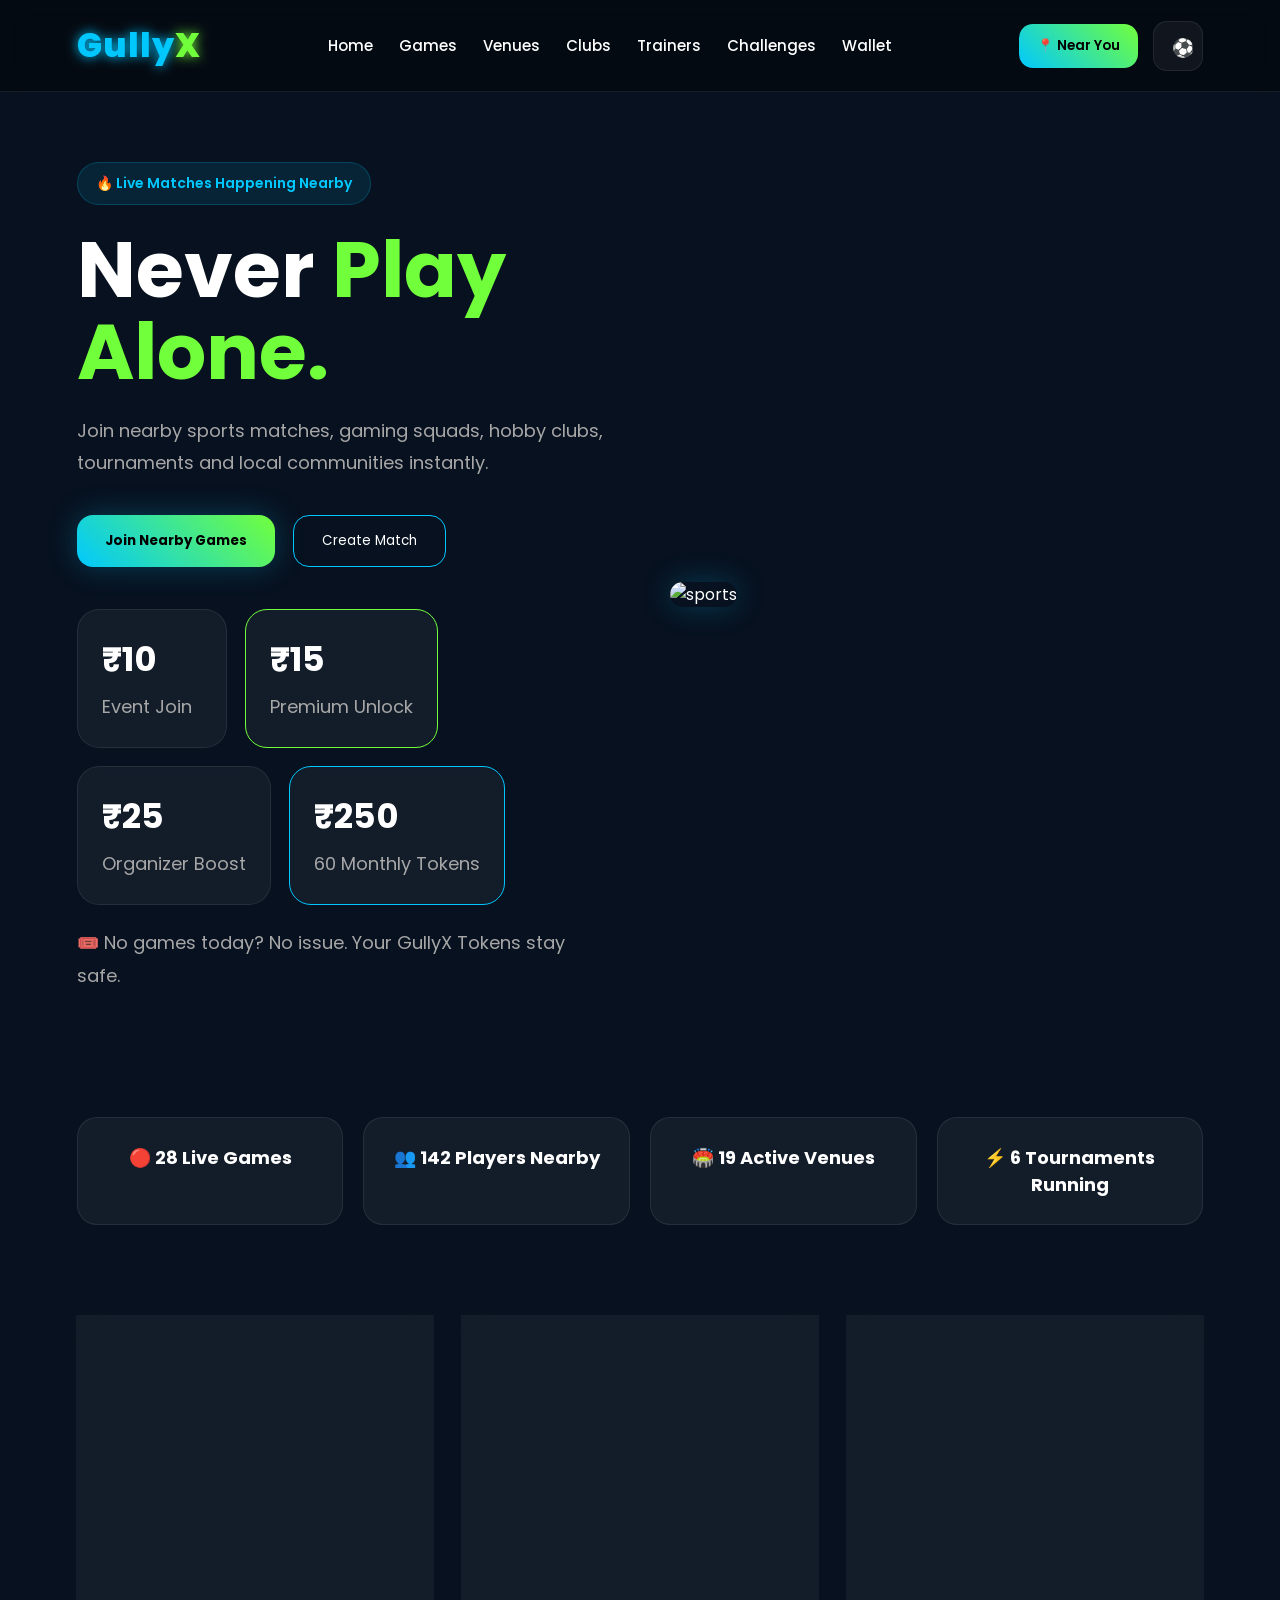
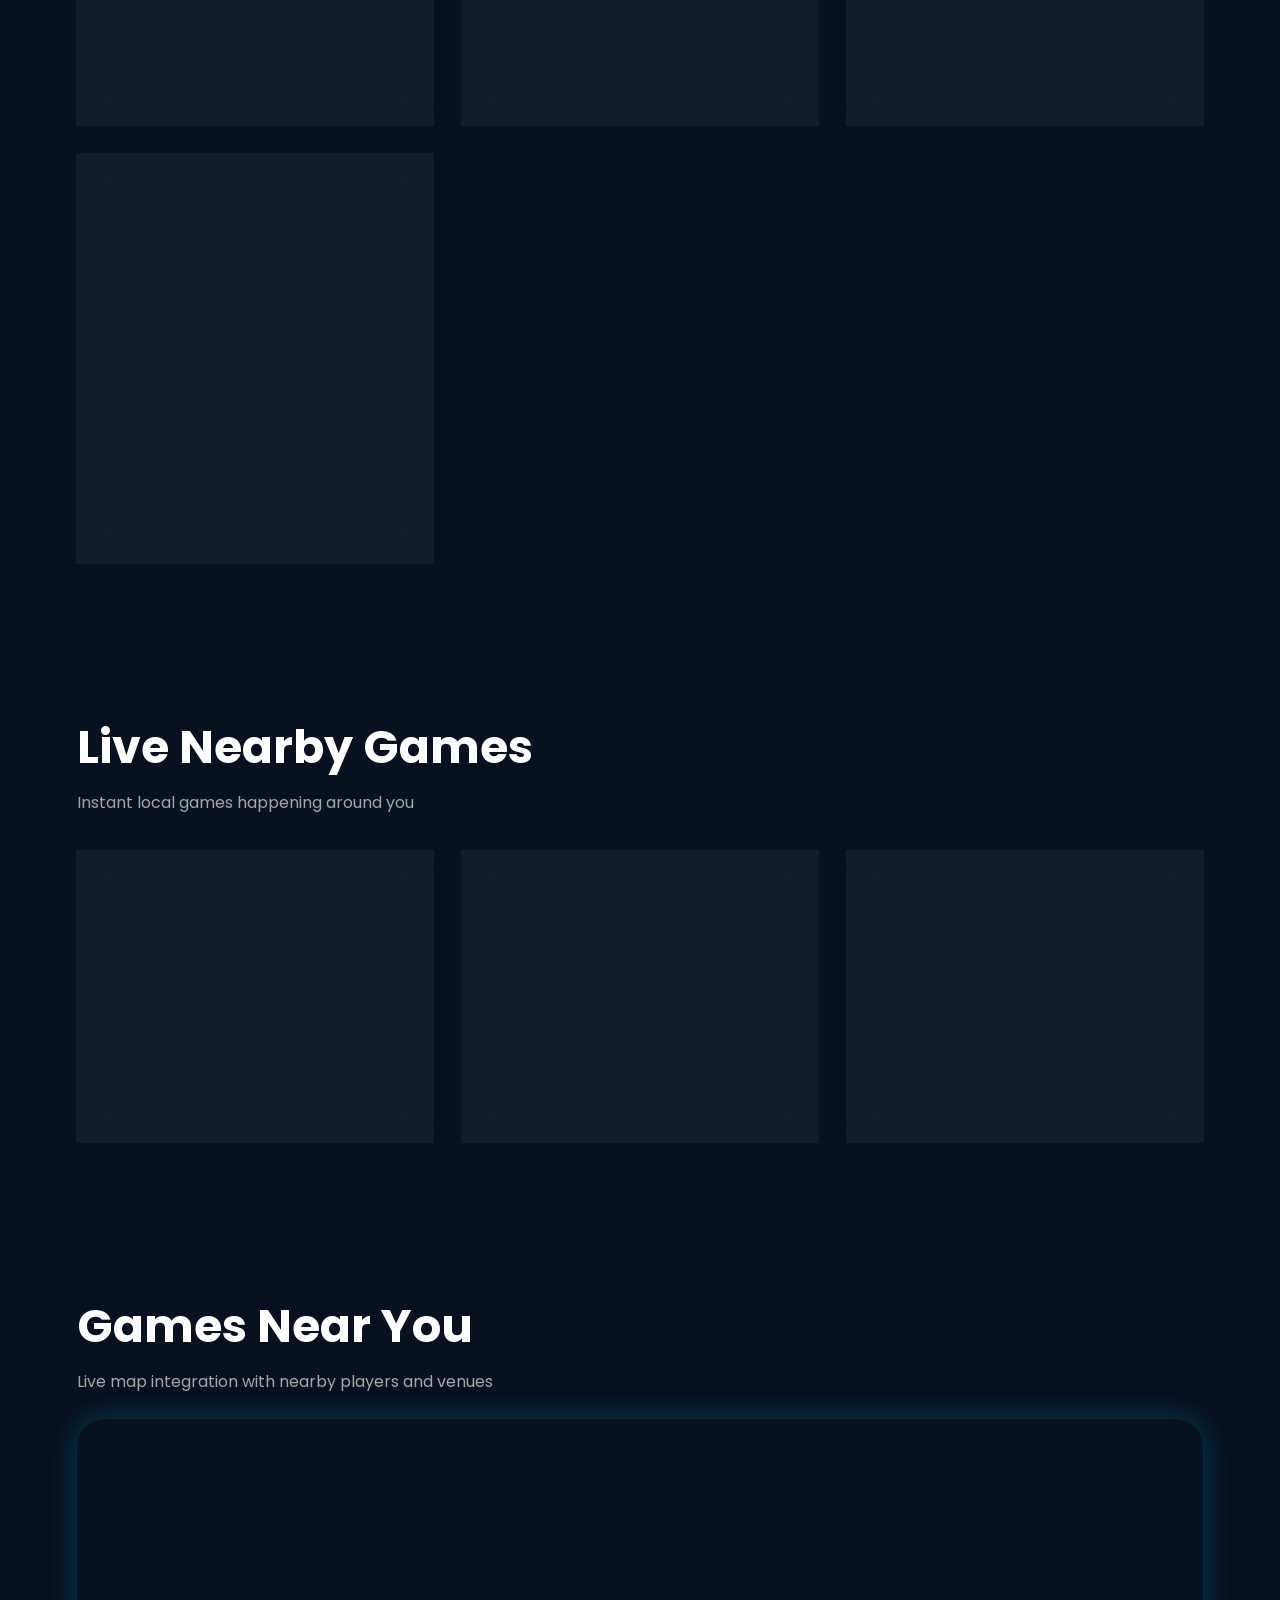
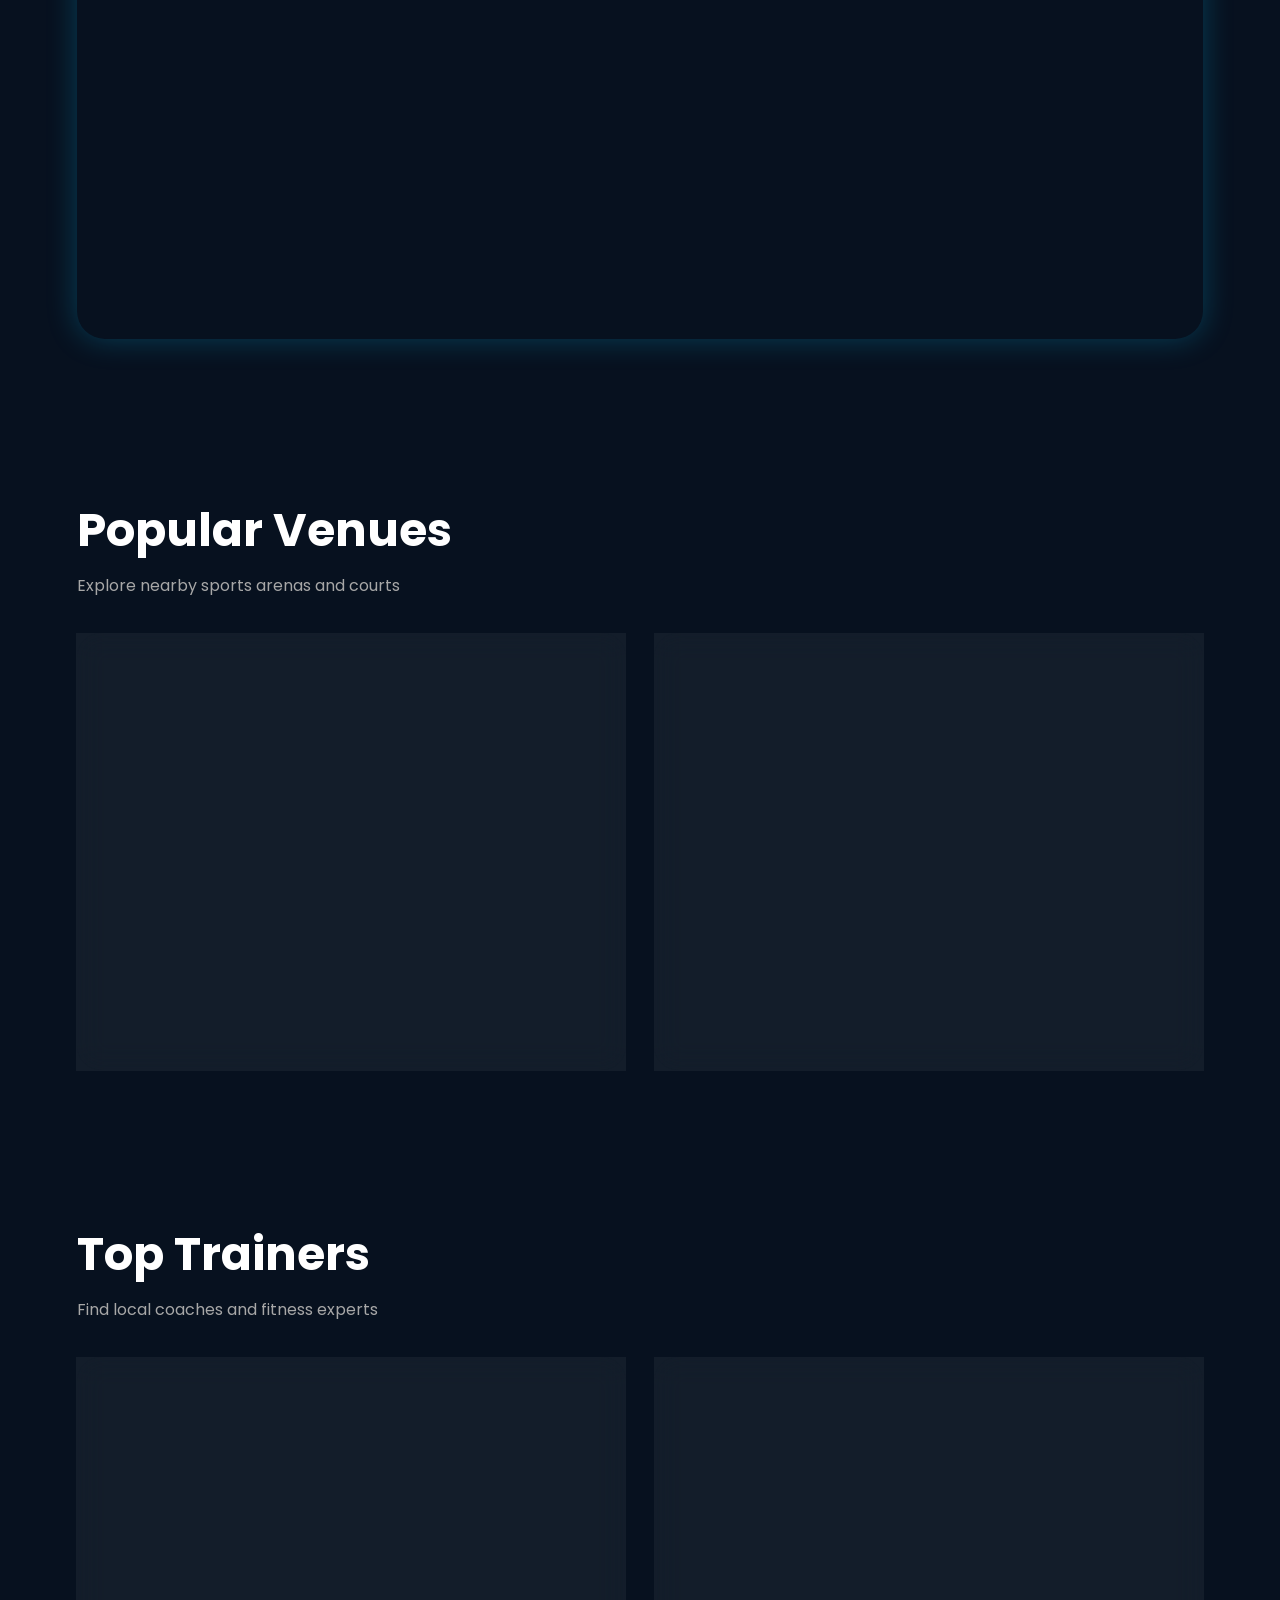
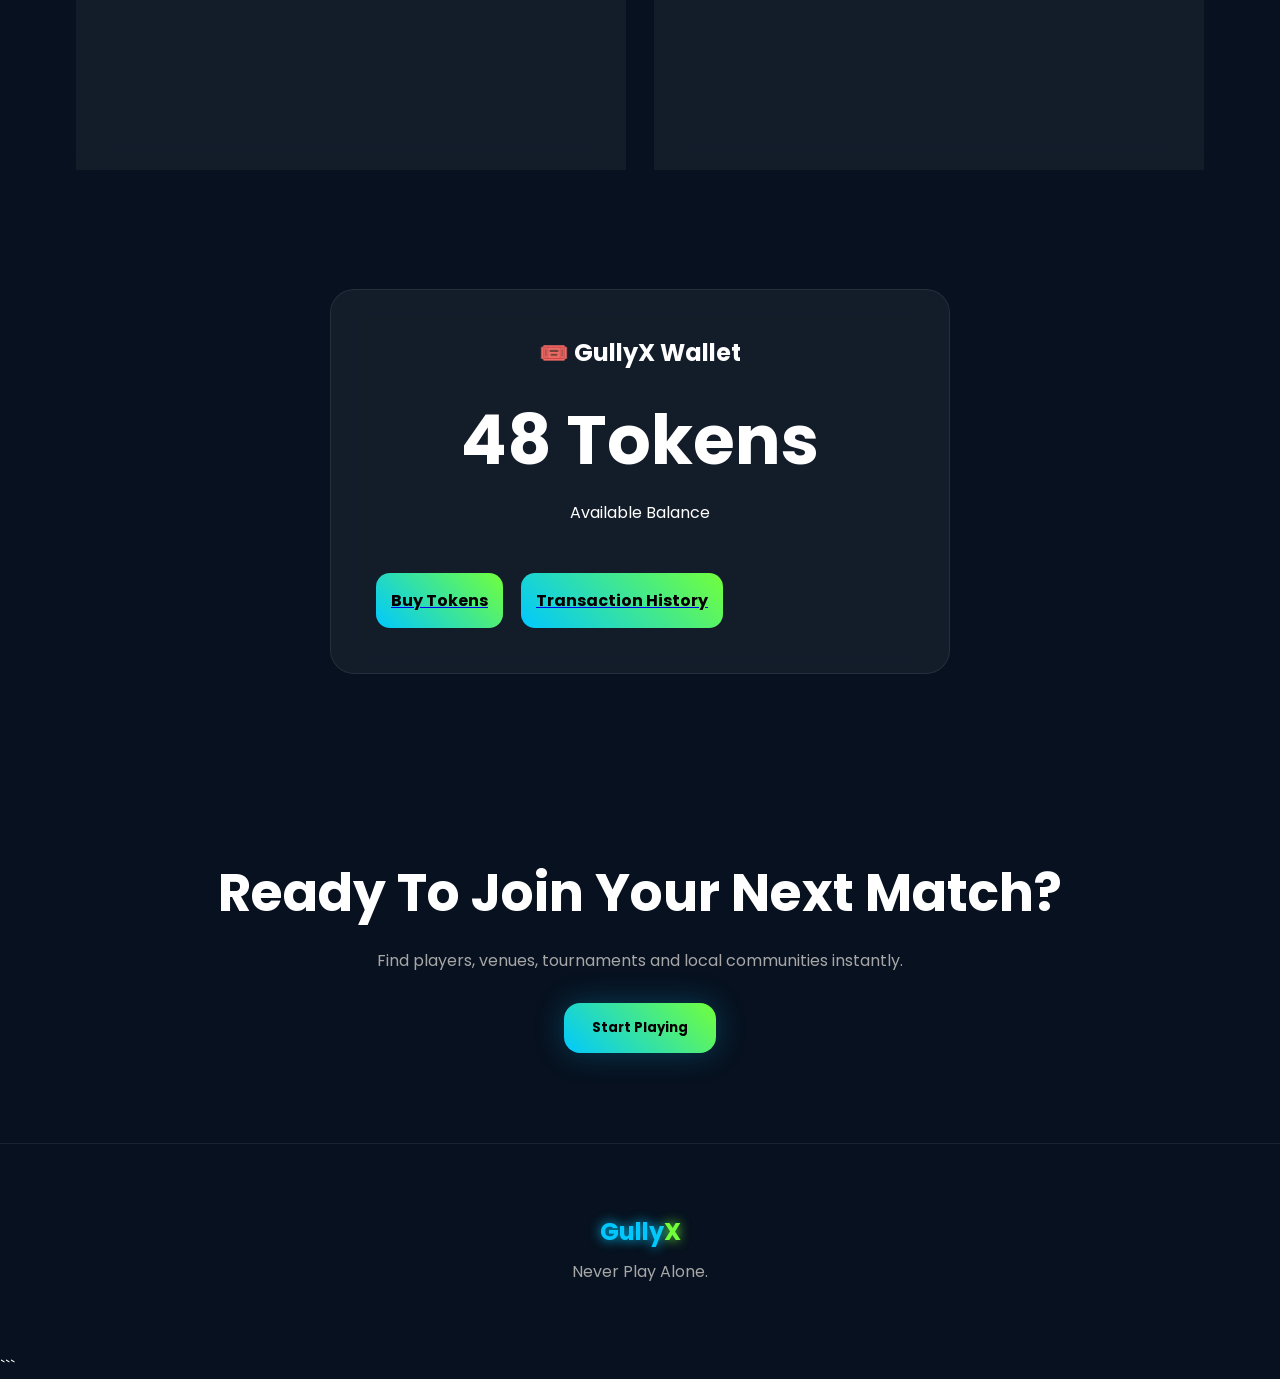
==== index.html @ 8daa6056 "Refactor index.html structure and content" ====
<!DOCTYPE html>
<html lang="en">

<head>
  <meta charset="UTF-8" />
  <meta name="viewport" content="width=device-width, initial-scale=1.0" />

  <title>GullyX - Never Play Alone</title>

  <link rel="stylesheet" href="style.css" />

  <link rel="preconnect" href="https://fonts.googleapis.com">

  <link href="https://fonts.googleapis.com/css2?family=Poppins:wght@300;400;500;600;700;800&display=swap"
    rel="stylesheet">

  <script src="https://kit.fontawesome.com/a076d05399.js" crossorigin="anonymous"></script>

</head>

<body>

  <!-- NAVBAR -->

  <header class="navbar">

    <div class="logo">
      <span class="blue">Gully</span><span class="green">X</span>
    </div>

    <nav>

      <a href="#">Home</a>
      <a href="#games">Games</a>
      <a href="#venues">Venues</a>
      <a href="#clubs">Clubs</a>
      <a href="#trainers">Trainers</a>
      <a href="#challenge">Challenges</a>
      <a href="#wallet">Wallet</a>

    </nav>

    <div class="nav-actions">

      <button class="location-btn"
onclick="getLocation()">

  📍 Near You

</button>

      <button id="themeToggle">
        ⚽
      </button>

    </div>

  </header>

  <!-- HERO -->

  <section class="hero">

    <div class="hero-content">

      <div class="hero-badge">
        🔥 Live Matches Happening Nearby
      </div>

      <h1>
        Never <span>Play Alone.</span>
      </h1>

      <p>
        Join nearby sports matches, gaming squads, hobby clubs,
        tournaments and local communities instantly.
      </p>

      <div class="hero-buttons">

       <button class="primary-btn"
onclick="window.location.href='games.html'">

  Join Nearby Games

</button>

        <button class="secondary-btn"
onclick="window.location.href='games.html'">

  Create Match

</button>

      </div>

      <!-- PRICING -->

      <div class="pricing-boxes">

        <div class="price-card">

          <h2>₹10</h2>
          <p>Event Join</p>

        </div>

        <div class="price-card premium-card">

          <h2>₹15</h2>
          <p>Premium Unlock</p>

        </div>

        <div class="price-card">

          <h2>₹25</h2>
          <p>Organizer Boost</p>

        </div>

        <div class="price-card token-card">

          <h2>₹250</h2>
          <p>60 Monthly Tokens</p>

        </div>

      </div>

      <!-- TOKEN NOTE -->

      <div class="token-note">

        <p>
          🎟️ No games today? No issue. Your GullyX Tokens stay safe.
        </p>

      </div>

    </div>

    <!-- HERO IMAGE -->

    <div class="hero-image">

      <img src="https://images.unsplash.com/photo-1517649763962-0c623066013b?q=80&w=1200&auto=format&fit=crop"
        alt="sports" />

    </div>

  </section>

  <!-- LIVE ACTIVITY -->

  <section class="live-activity">

    <div class="live-box">
      🔴 28 Live Games
    </div>

    <div class="live-box">
      👥 142 Players Nearby
    </div>

    <div class="live-box">
      🏟️ 19 Active Venues
    </div>

    <div class="live-box">
      ⚡ 6 Tournaments Running
    </div>

  </section>

  <!-- FEATURES -->

  <section class="features">

    <div class="feature-card">

      <img
        src="https://images.unsplash.com/photo-1547347298-4074fc3086f0?q=80&w=1200&auto=format&fit=crop">

      <h3>Need Players</h3>

      <p>
        Find nearby cricket, football, badminton and basketball players instantly.
      </p>

    </div>

    <div class="feature-card">

      <img
        src="https://images.unsplash.com/photo-1542751110-97427bbecf20?q=80&w=1200&auto=format&fit=crop">

      <h3>Gaming Squads</h3>

      <p>
        Join BGMI, Valorant and eSports squads around your area.
      </p>

    </div>

    <div class="feature-card">

      <img
        src="https://images.unsplash.com/photo-1521412644187-c49fa049e84d?q=80&w=1200&auto=format&fit=crop">

      <h3>Daily Challenges</h3>

      <p>
        Compete in fitness streaks, tournaments and activity challenges.
      </p>

    </div>

    <div class="feature-card">

      <img
        src="https://images.unsplash.com/photo-1511886929837-354d827aae26?q=80&w=1200&auto=format&fit=crop">

      <h3>Hobby Clubs</h3>

      <p>
        Discover cycling clubs, chess rooms, anime groups and coding circles.
      </p>

    </div>

  </section>

  <!-- LIVE GAMES -->

  <section class="section-title">

    <h2>Live Nearby Games</h2>

    <p>
      Instant local games happening around you
    </p>

  </section>

  <section class="games-grid" id="games">

    <div class="game-card">

      <div class="live-tag">
        LIVE
      </div>

      <h3>Cricket Box Match</h3>

      <p>📍 Navi Mumbai Turf</p>

      <p>👥 Need 2 Players</p>

      <p>🕒 Tonight • 8:30 PM</p>

      <p>🔥 14 Players Interested</p>

     <button onclick="window.location.href='payment.html?amount=10'">

  Join ₹10

</button>

    </div>

    <div class="game-card premium">

      <div class="premium-tag">
        PREMIUM
      </div>

      <h3>Premium Football Match</h3>

      <p>📍 Kharghar Arena</p>

      <p>👥 Need Goalkeeper</p>

      <p>🕒 Today • 7:00 PM</p>

      <p>⚡ Verified Organizer</p>

     <button onclick="window.location.href='payment.html?amount=15'">

  Unlock ₹15

</button>
    </div>

    <div class="game-card">

      <div class="live-tag">
        LIVE
      </div>

      <h3>BGMI Ranked Squad</h3>

      <p>🎮 Competitive Match</p>

      <p>👥 Need 1 Sniper</p>

      <p>🕒 Live Now</p>

      <p>🏆 Diamond Lobby</p>

      <button onclick="window.location.href='payment.html?amount=15'">

  Join ₹15

</button>

    </div>

  </section>

  <!-- MAP SECTION -->

  <section class="map-section">

    <div class="section-title">

      <h2>Games Near You</h2>

      <p>
        Live map integration with nearby players and venues
      </p>

    </div>

    <div class="map-container"
onclick="window.location.href='map.html'">

   <iframe
src="https://maps.google.com/maps?q=Navi%20Mumbai&t=&z=13&ie=UTF8&iwloc=&output=embed"
allowfullscreen=""
loading="lazy">
</iframe>

    </div>

  </section>

  <!-- VENUES -->

  <section class="section-title">

    <h2>Popular Venues</h2>

    <p>
      Explore nearby sports arenas and courts
    </p>

  </section>

  <section class="venue-grid" id="venues">

    <div class="venue-card">

      <img
        src="https://images.unsplash.com/photo-1574629810360-7efbbe195018?q=80&w=1200&auto=format&fit=crop">

      <div class="venue-content">

        <h3>Urban Turf Arena</h3>

        <p>
          Football • Cricket • Badminton
        </p>

        <p>
          ⭐ 4.8 Rating
        </p>

       <button onclick="window.location.href='venues.html'">

  View Venue

</button>

      </div>

    </div>

    <div class="venue-card">

      <img
        src="https://images.unsplash.com/photo-1517466787929-bc90951d0974?q=80&w=1200&auto=format&fit=crop">

      <div class="venue-content">

        <h3>Night Box Cricket</h3>

        <p>
          Open Till 2AM
        </p>

        <p>
          ⚡ Floodlights Available
        </p>

      <button onclick="window.location.href='venues.html'">

  Book Slot

</button>
      </div>

    </div>

  </section>

  <!-- TRAINERS -->

  <section class="section-title">

    <h2>Top Trainers</h2>

    <p>
      Find local coaches and fitness experts
    </p>

  </section>

  <section class="trainer-grid" id="trainers">

    <div class="trainer-card">

      <img
        src="https://images.unsplash.com/photo-1566753323558-f4e0952af115?q=80&w=1200&auto=format&fit=crop">

      <h3>Rahul Sharma</h3>

      <p>
        Football Coach
      </p>

      <button>
        Connect
      </button>

    </div>

    <div class="trainer-card">

      <img
        src="https://images.unsplash.com/photo-1517836357463-d25dfeac3438?q=80&w=1200&auto=format&fit=crop">

      <h3>Aryan Patel</h3>

      <p>
        Fitness Trainer
      </p>

      <button>
        Connect
      </button>

    </div>

  </section>

  <!-- TOKEN WALLET -->

 <section class="wallet-section" id="wallet">

  <div class="wallet-card">

    <h2>🎟️ GullyX Wallet</h2>

    <div class="wallet-balance">

      <h1>48 Tokens</h1>

      <p>Available Balance</p>

    </div>

    <div class="wallet-actions">

      <a href="wallet.html" class="wallet-link">

        <button type="button">

          Buy Tokens

        </button>

      </a>

      <a href="wallet.html" class="wallet-link">

        <button type="button">

          Transaction History

        </button>

      </a>

    </div>

  </div>

</section>
     

  <!-- CTA -->

  <section class="cta-section">

    <h2>
      Ready To Join Your Next Match?
    </h2>

    <p>
      Find players, venues, tournaments and local communities instantly.
    </p>

<button class="primary-btn"
onclick="startPlaying()">

  Start Playing

</button>

  </section>

  <!-- FOOTER -->

  <footer>

    <h2>
      <span class="blue">Gully</span><span class="green">X</span>
    </h2>

    <p>
      Never Play Alone.
    </p>

  </footer>

  <!-- FIREBASE PLACEHOLDER -->

  <script src="https://www.gstatic.com/firebasejs/10.12.2/firebase-app.js"></script>

  <!-- RAZORPAY -->

  <script src="https://checkout.razorpay.com/v1/checkout.js"></script>

  <!-- ONESIGNAL -->

  <script src="https://cdn.onesignal.com/sdks/OneSignalSDK.js" defer></script>

  <!-- CUSTOM SCRIPT -->

  <script src="script.js"></script>

</body>

</html>
```
---- style.css ----
* {
  margin: 0;
  padding: 0;
  box-sizing: border-box;
}

:root {

  --bg: #07111f;
  --card: rgba(255,255,255,0.05);
  --border: rgba(255,255,255,0.08);

  --blue: #00c8ff;
  --green: #72ff3b;

  --text: #ffffff;
  --gray: #a7a7a7;

  --shadowBlue: 0 0 30px rgba(0,200,255,0.25);
  --shadowGreen: 0 0 30px rgba(114,255,59,0.2);

}

body.light {

  --bg: #f5f9ff;
  --card: rgba(255,255,255,0.9);
  --border: rgba(0,0,0,0.08);

  --text: #111111;
  --gray: #666666;

}

html {
  scroll-behavior: smooth;
}

body {

  font-family: 'Poppins', sans-serif;
  background: var(--bg);
  color: var(--text);
  overflow-x: hidden;
  transition: 0.35s ease;

}

/* SCROLLBAR */

::-webkit-scrollbar {
  width: 8px;
}

::-webkit-scrollbar-thumb {
  background: linear-gradient(var(--blue), var(--green));
  border-radius: 20px;
}

/* NAVBAR */

.navbar {

  position: sticky;
  top: 0;

  width: 100%;

  display: flex;
  justify-content: space-between;
  align-items: center;

  padding: 20px 6%;

  backdrop-filter: blur(12px);

  background: rgba(0,0,0,0.4);

  z-index: 999;

  border-bottom: 1px solid var(--border);

}

.logo {

  font-size: 34px;
  font-weight: 800;
  letter-spacing: 1px;

}

.blue {

  color: var(--blue);
  text-shadow: 0 0 12px var(--blue);

}

.green {

  color: var(--green);
  text-shadow: 0 0 12px var(--green);

}

nav {

  display: flex;
  gap: 26px;

}

nav a {

  text-decoration: none;
  color: var(--text);

  font-size: 15px;
  font-weight: 500;

  transition: 0.3s ease;

}

nav a:hover {

  color: var(--blue);

}

.nav-actions {

  display: flex;
  gap: 15px;
  align-items: center;

}

.location-btn,
#themeToggle {

  border: none;
  cursor: pointer;

  padding: 12px 18px;

  border-radius: 14px;

  font-weight: 600;

}

.location-btn {

  background: linear-gradient(45deg,var(--blue),var(--green));
  color: black;

}

#themeToggle {

  width: 50px;
  height: 50px;

  font-size: 18px;

  background: var(--card);
  color: var(--text);

  border: 1px solid var(--border);

}

/* HERO */

.hero {

  min-height: 92vh;

  display: grid;
  grid-template-columns: repeat(auto-fit,minmax(320px,1fr));

  align-items: center;

  gap: 60px;

  padding: 70px 6%;

}

.hero-content {

  animation: fadeUp 0.8s ease;

}

.hero-badge {

  display: inline-block;

  padding: 10px 18px;

  border-radius: 40px;

  margin-bottom: 24px;

  background: rgba(0,200,255,0.1);

  border: 1px solid rgba(0,200,255,0.2);

  color: var(--blue);

  font-size: 14px;
  font-weight: 600;

}

.hero-content h1 {

  font-size: 78px;
  line-height: 1.05;

  margin-bottom: 22px;

}

.hero-content h1 span {

  color: var(--green);

}

.hero-content p {

  color: var(--gray);

  font-size: 18px;
  line-height: 1.8;

  margin-bottom: 35px;

  max-width: 620px;

}

.hero-buttons {

  display: flex;
  gap: 18px;

  margin-bottom: 42px;

}

.primary-btn,
.secondary-btn,
button {

  border: none;
  outline: none;

  cursor: pointer;

  transition: 0.3s ease;

  font-family: inherit;

}

.primary-btn {

  padding: 15px 28px;

  border-radius: 16px;

  font-weight: 700;

  background: linear-gradient(45deg,var(--blue),var(--green));

  color: black;

  box-shadow: var(--shadowBlue);

}

.primary-btn:hover {

  transform: translateY(-3px);

}

.secondary-btn {

  padding: 15px 28px;

  border-radius: 16px;

  background: transparent;

  border: 1px solid var(--blue);

  color: var(--text);

}

.secondary-btn:hover {

  background: rgba(0,200,255,0.08);

}

.hero-image img {

  width: 100%;
  border-radius: 28px;

  object-fit: cover;

  box-shadow: var(--shadowBlue);

}

/* PRICING */

.pricing-boxes {

  display: flex;
  gap: 18px;

  flex-wrap: wrap;

}

.price-card {

  min-width: 150px;

  background: var(--card);

  border: 1px solid var(--border);

  border-radius: 22px;

  padding: 24px;

  backdrop-filter: blur(10px);

}

.price-card h2 {

  font-size: 34px;
  margin-bottom: 6px;

}

.price-card p {

  margin: 0;
  color: var(--gray);

}

.premium-card {

  border: 1px solid var(--green);

}

.token-card {

  border: 1px solid var(--blue);

}

.token-note {

  margin-top: 22px;

  color: var(--green);

  font-size: 15px;

}

/* LIVE ACTIVITY */

.live-activity {

  display: grid;
  grid-template-columns: repeat(auto-fit,minmax(220px,1fr));

  gap: 20px;

  padding: 20px 6% 80px;

}

.live-box {

  background: var(--card);

  border: 1px solid var(--border);

  border-radius: 20px;

  padding: 26px;

  text-align: center;

  font-size: 18px;
  font-weight: 700;

}

/* COMMON */

.section-title {

  padding: 70px 6% 25px;

}

.section-title h2 {

  font-size: 46px;
  margin-bottom: 8px;

}

.section-title p {

  color: var(--gray);

}

/* GRID */

.features,
.games-grid,
.venue-grid,
.trainer-grid {

  display: grid;

  grid-template-columns: repeat(auto-fit,minmax(280px,1fr));

  gap: 28px;

  padding: 10px 6% 80px;

}

/* CARDS */

.feature-card,
.game-card,
.venue-card,
.trainer-card,
.wallet-card {

  background: var(--card);

  border: 1px solid var(--border);

  border-radius: 24px;

  overflow: hidden;

  transition: 0.35s ease;

  backdrop-filter: blur(14px);

}

.feature-card:hover,
.game-card:hover,
.venue-card:hover,
.trainer-card:hover,
.wallet-card:hover {

  transform: translateY(-7px);

  box-shadow: var(--shadowBlue);

}

.feature-card img,
.venue-card img,
.trainer-card img {

  width: 100%;
  height: 240px;

  object-fit: cover;

}

.feature-card h3,
.feature-card p,
.game-card,
.venue-content,
.trainer-card {

  padding: 18px;

}

.feature-card h3 {

  margin-bottom: 10px;

}

/* GAME CARDS */

.live-tag,
.premium-tag {

  display: inline-block;

  margin-bottom: 18px;

  padding: 8px 14px;

  border-radius: 30px;

  font-size: 12px;
  font-weight: 700;

}

.live-tag {

  background: rgba(255,0,0,0.15);
  color: #ff5757;

}

.premium-tag {

  background: rgba(114,255,59,0.15);
  color: var(--green);

}

.game-card button,
.venue-content button,
.trainer-card button,
.wallet-actions button {

  width: 100%;

  margin-top: 18px;

  padding: 15px;

  border-radius: 14px;

  background: linear-gradient(45deg,var(--blue),var(--green));

  font-weight: 700;

  font-size: 16px;

  color: #000000;

  text-align: center;

  display: flex;

  justify-content: center;

  align-items: center;

  border: none;

  cursor: pointer;

  min-height: 52px;

}

/* MAP */

.map-section {

  padding-bottom: 80px;

}

.map-container {

  padding: 0 6%;

}

.map-container iframe {

  width: 100%;
  height: 520px;

  border: none;

  border-radius: 28px;

  box-shadow: var(--shadowBlue);

}

/* WALLET */

.wallet-section {

  padding: 40px 6% 90px;

}

.wallet-card {

  max-width: 620px;

  margin: auto;

  text-align: center;

  padding: 45px;

}

.wallet-balance h1 {

  font-size: 68px;

  margin: 20px 0 8px;

}

.wallet-actions {

  display: flex;
  gap: 18px;

  margin-top: 30px;

}

/* CTA */

.cta-section {

  padding: 90px 6%;

  text-align: center;

}

.cta-section h2 {

  font-size: 52px;

  margin-bottom: 16px;

}

.cta-section p {

  color: var(--gray);

  margin-bottom: 30px;

}

/* FOOTER */

footer {

  text-align: center;

  padding: 70px 20px;

  border-top: 1px solid var(--border);

}

footer p {

  margin-top: 10px;

  color: var(--gray);

}

/* ANIMATION */

@keyframes fadeUp {

  from {

    opacity: 0;
    transform: translateY(30px);

  }

  to {

    opacity: 1;
    transform: translateY(0);

  }

}

/* MOBILE */

@media(max-width:950px) {

  nav {

    display: none;

  }

  .hero-content h1 {

    font-size: 52px;

  }

  .wallet-actions {

    flex-direction: column;

  }

}

@media(max-width:650px) {

  .hero {

    padding-top: 40px;

  }

  .hero-content h1 {

    font-size: 42px;

  }

  .section-title h2 {

    font-size: 34px;

  }

  .hero-buttons {

    flex-direction: column;

  }

  .pricing-boxes {

    flex-direction: column;

  }

  .cta-section h2 {

    font-size: 38px;

  }

  .wallet-link {

  text-decoration: none;
  width: 100%;

}

.wallet-link button {

  width: 100%;
  cursor: pointer;

}

}

.token-plans {

  display: grid;

  grid-template-columns: repeat(auto-fit,minmax(240px,1fr));

  gap: 25px;

  margin-top: 40px;

}

.token-card-plan {

  background: rgba(255,255,255,0.05);

  border: 1px solid rgba(255,255,255,0.08);

  border-radius: 24px;

  padding: 30px;

  text-align: center;

  position: relative;

  transition: 0.3s ease;

}

.token-card-plan:hover {

  transform: translateY(-6px);

  box-shadow: 0 0 30px rgba(0,200,255,0.25);

}

.token-card-plan h2 {

  margin: 15px 0;

  font-size: 34px;

}

.token-card-plan p {

  margin-bottom: 20px;

  color: #bcbcbc;

}

.best-pack {

  border: 1px solid #72ff3b;

}

.premium-pack {

  border: 1px solid #00c8ff;

}

.best-badge {

  position: absolute;

  top: 15px;
  right: 15px;

  background: linear-gradient(45deg,#00c8ff,#72ff3b);

  color: black;

  padding: 7px 12px;

  border-radius: 30px;

  font-size: 12px;

  font-weight: 700;

}
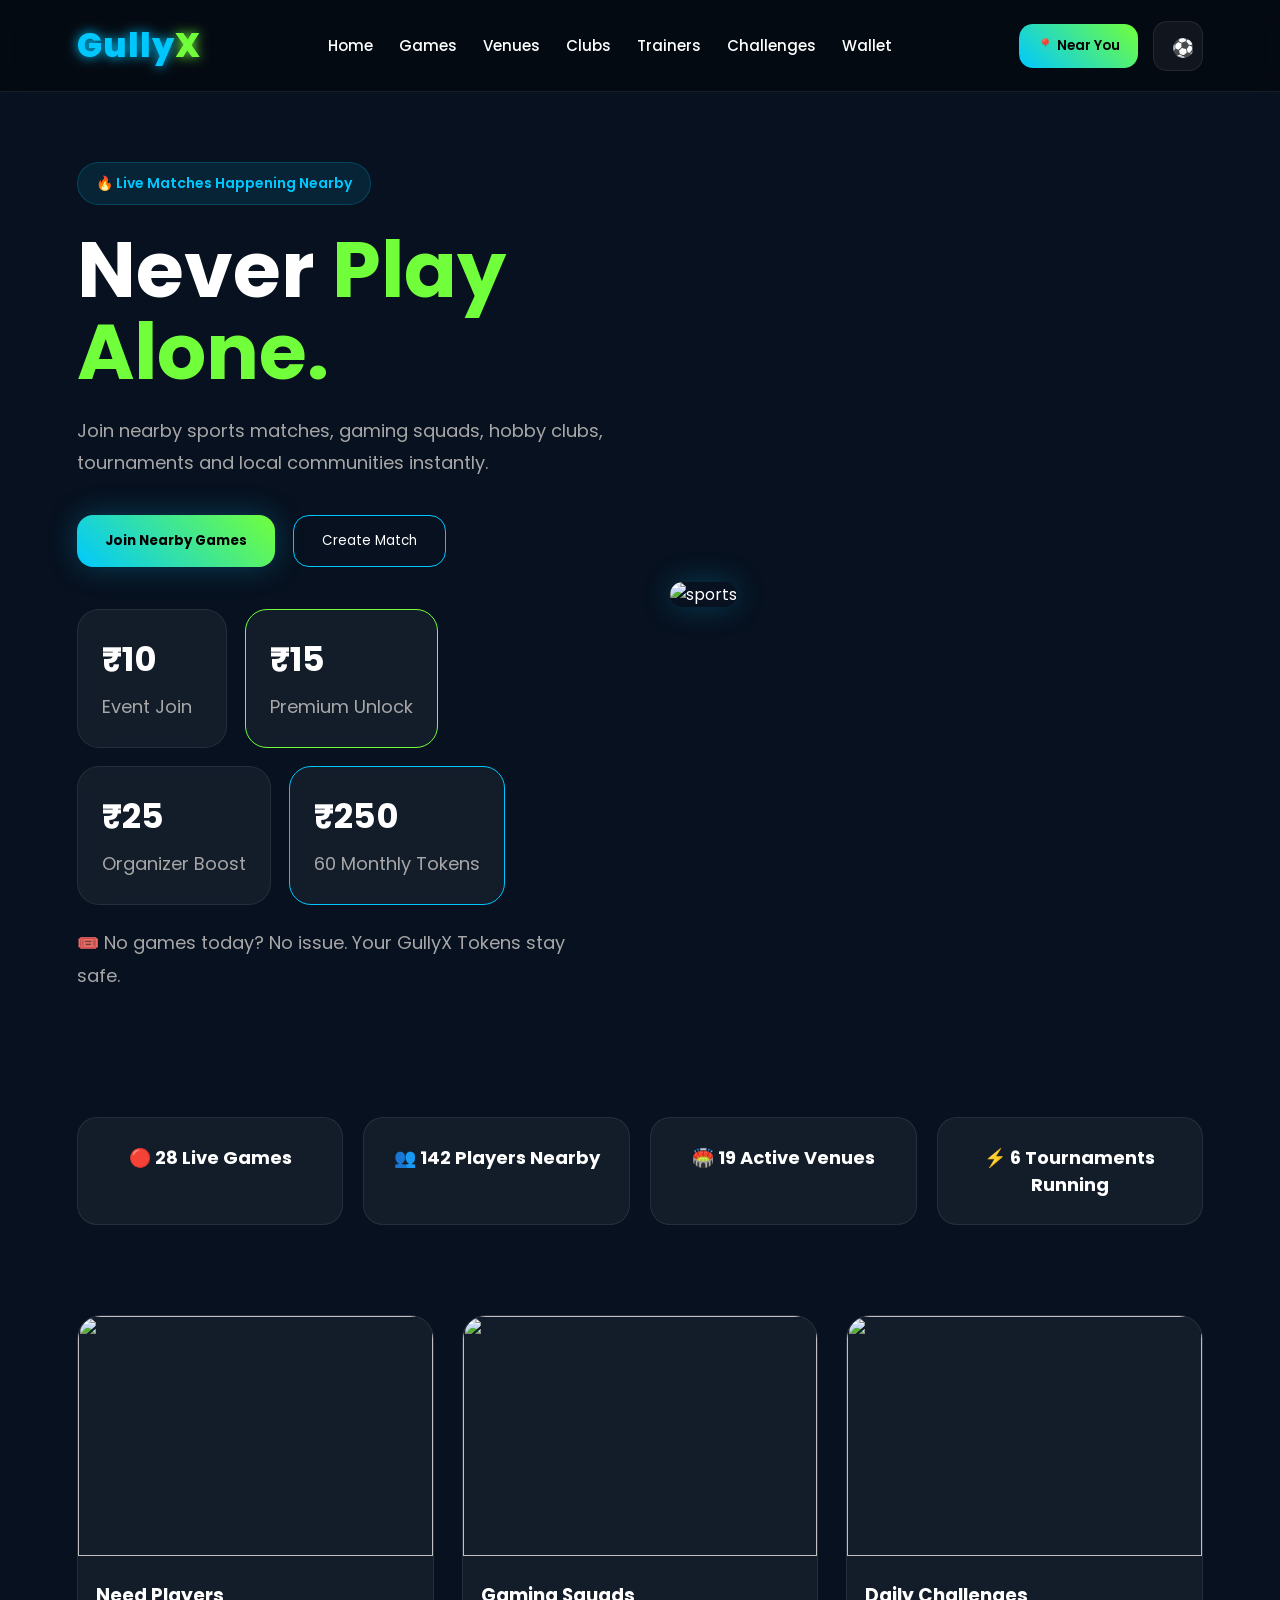
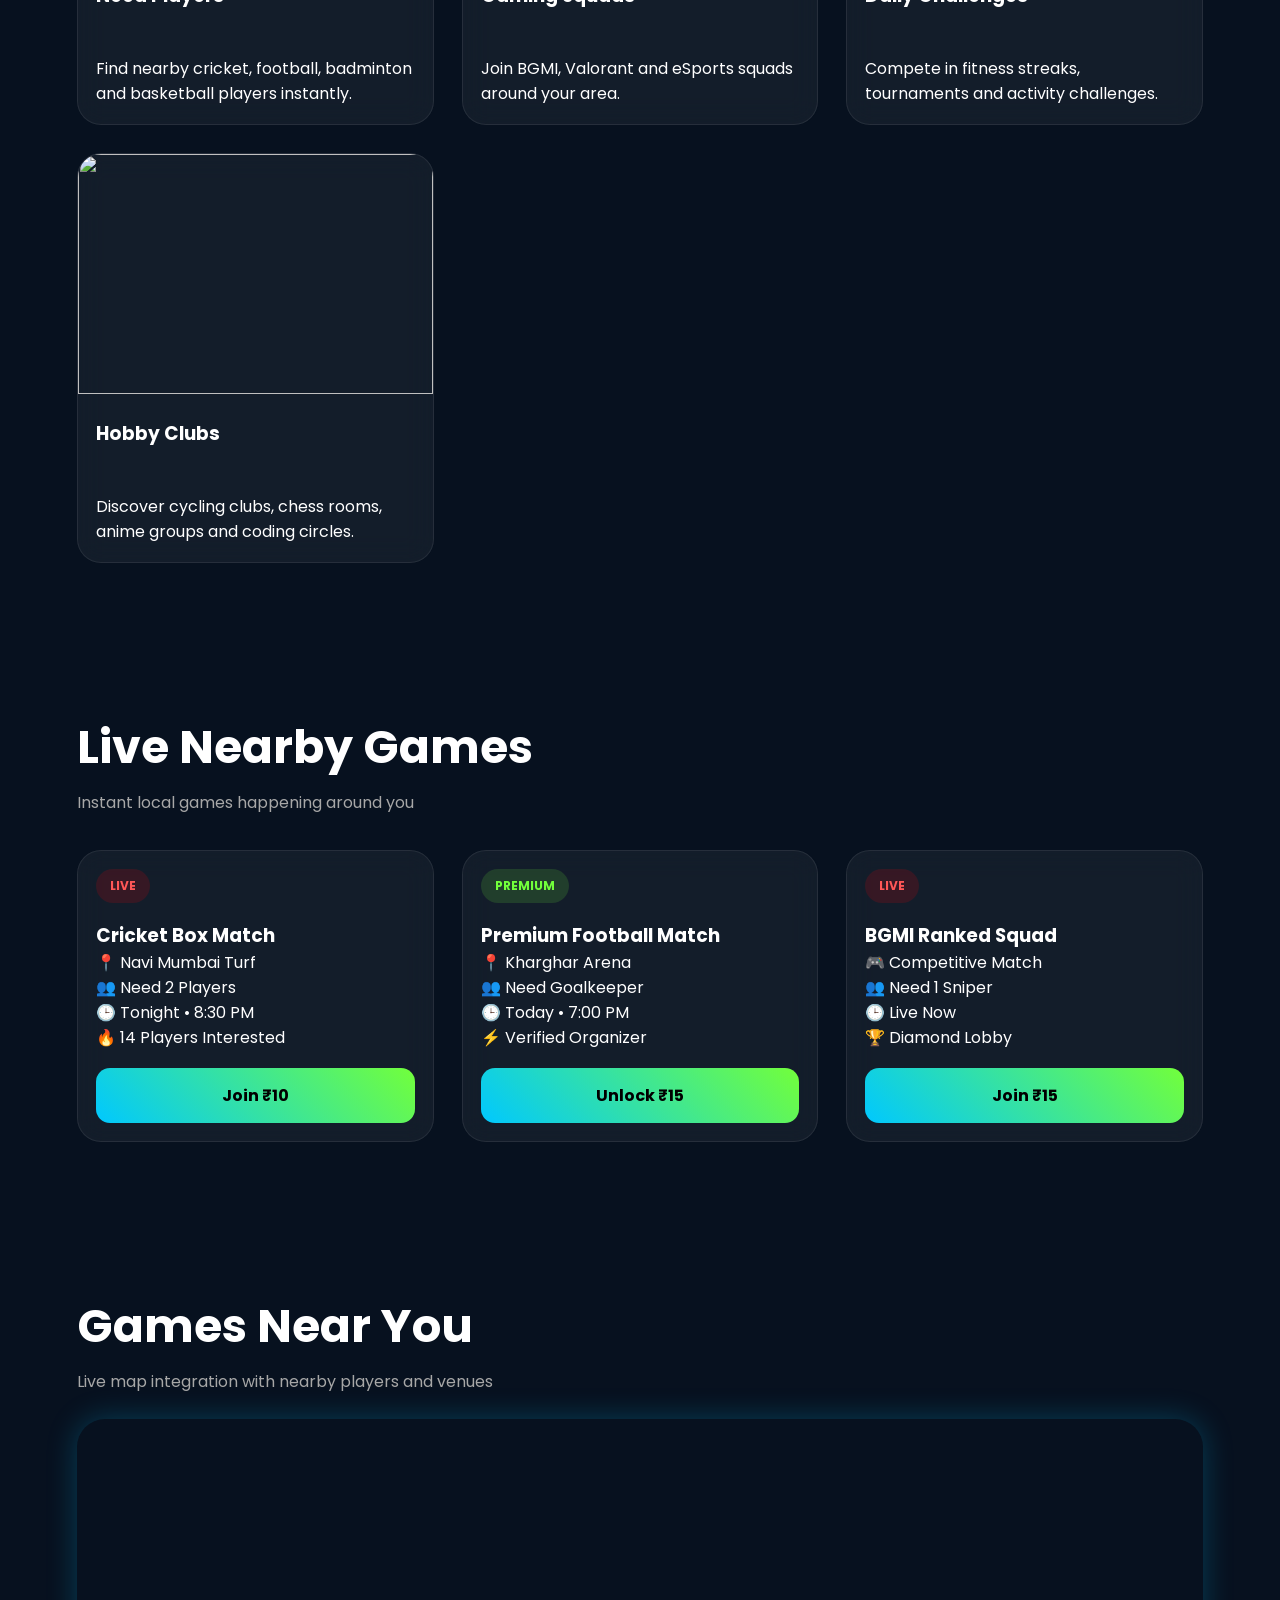
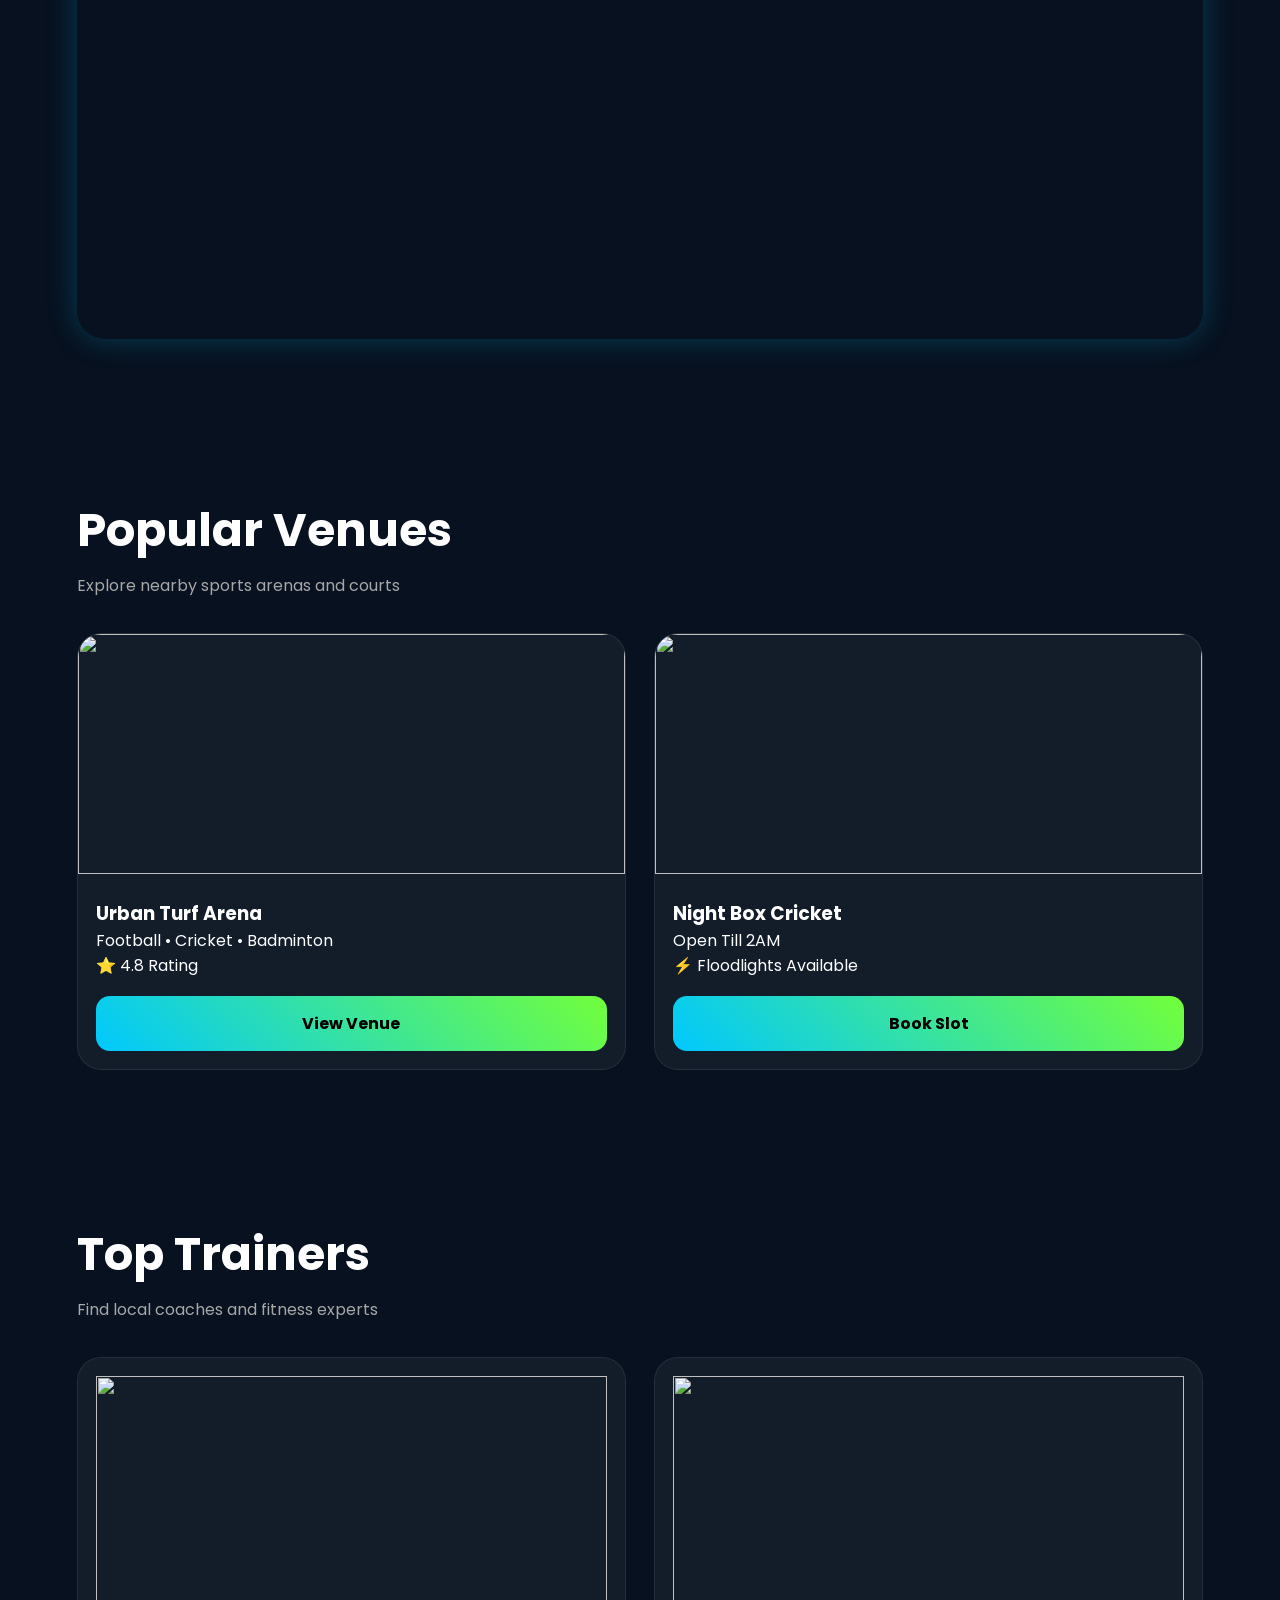
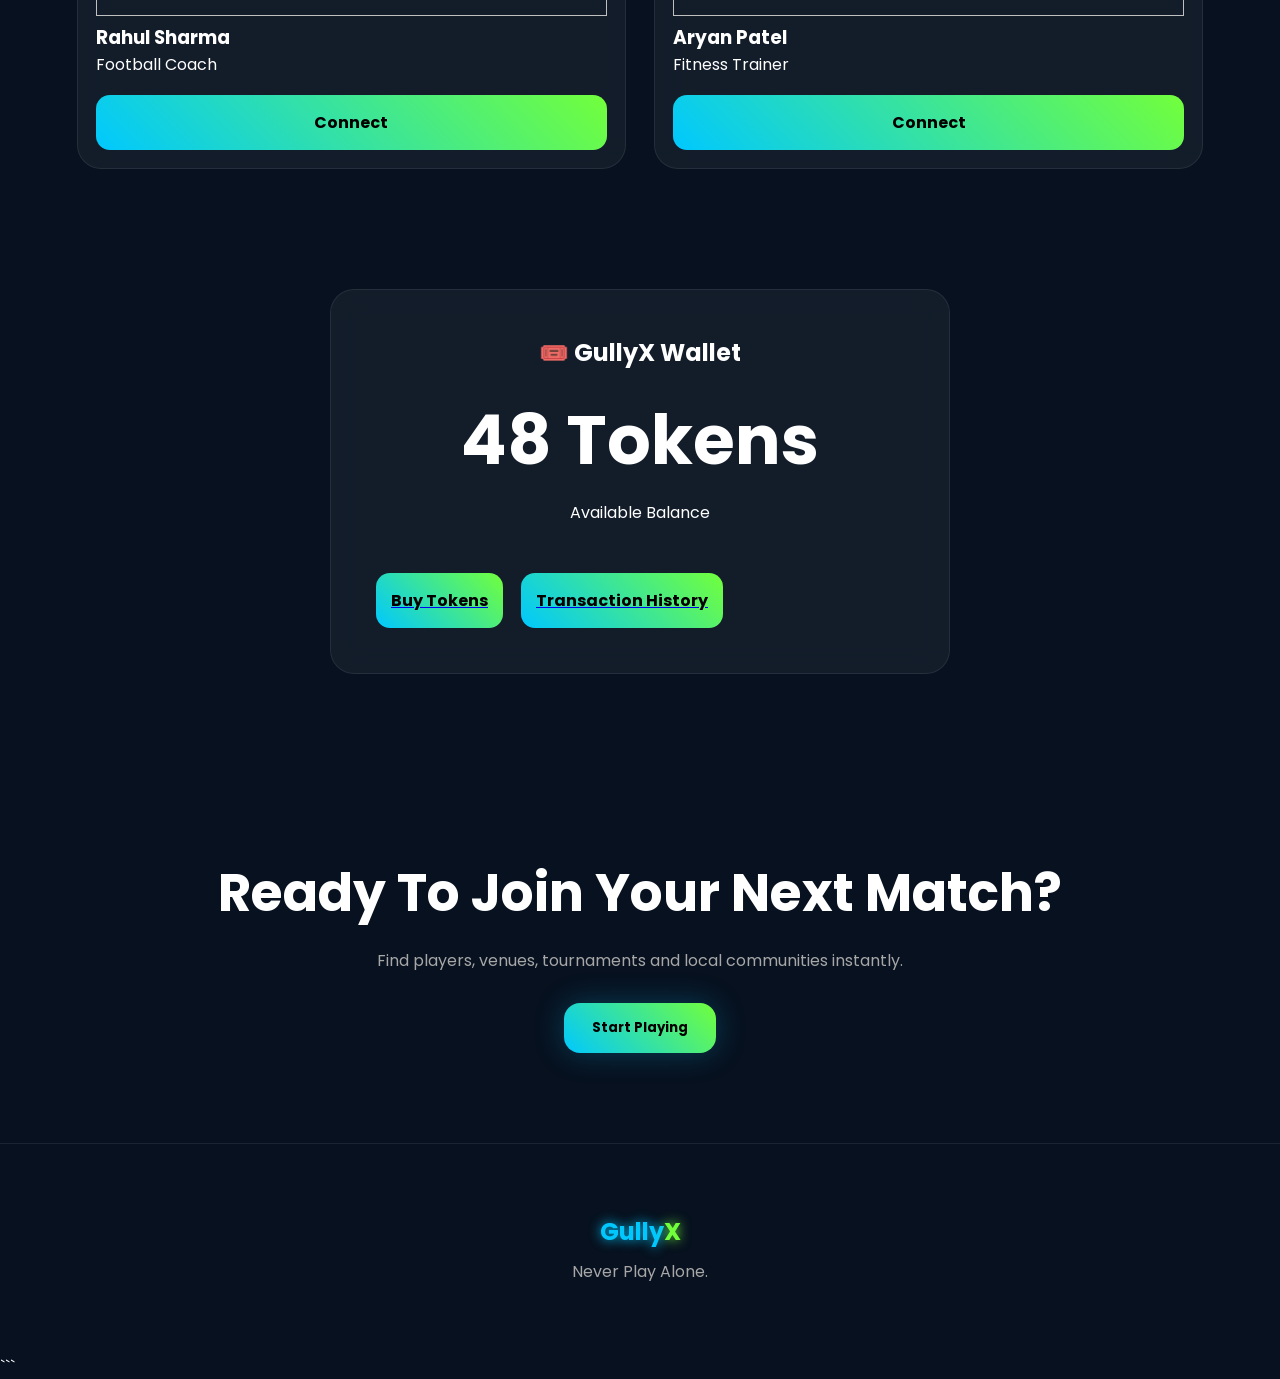
==== commit 5f1b425b: "Update index.html" ====
--- a/index.html
+++ b/index.html
@@ -42,8 +42,8 @@
 
     <div class="nav-actions">
 
-      <button class="location-btn"
-onclick="getLocation()">
+  
+<button class="location-btn">
 
   📍 Near You
 
@@ -521,12 +521,14 @@
       Find players, venues, tournaments and local communities instantly.
     </p>
 
+
 <button class="primary-btn"
-onclick="startPlaying()">
+onclick="document.getElementById('games').scrollIntoView({ behavior: 'smooth' })">
 
   Start Playing
 
 </button>
+
 
   </section>
 
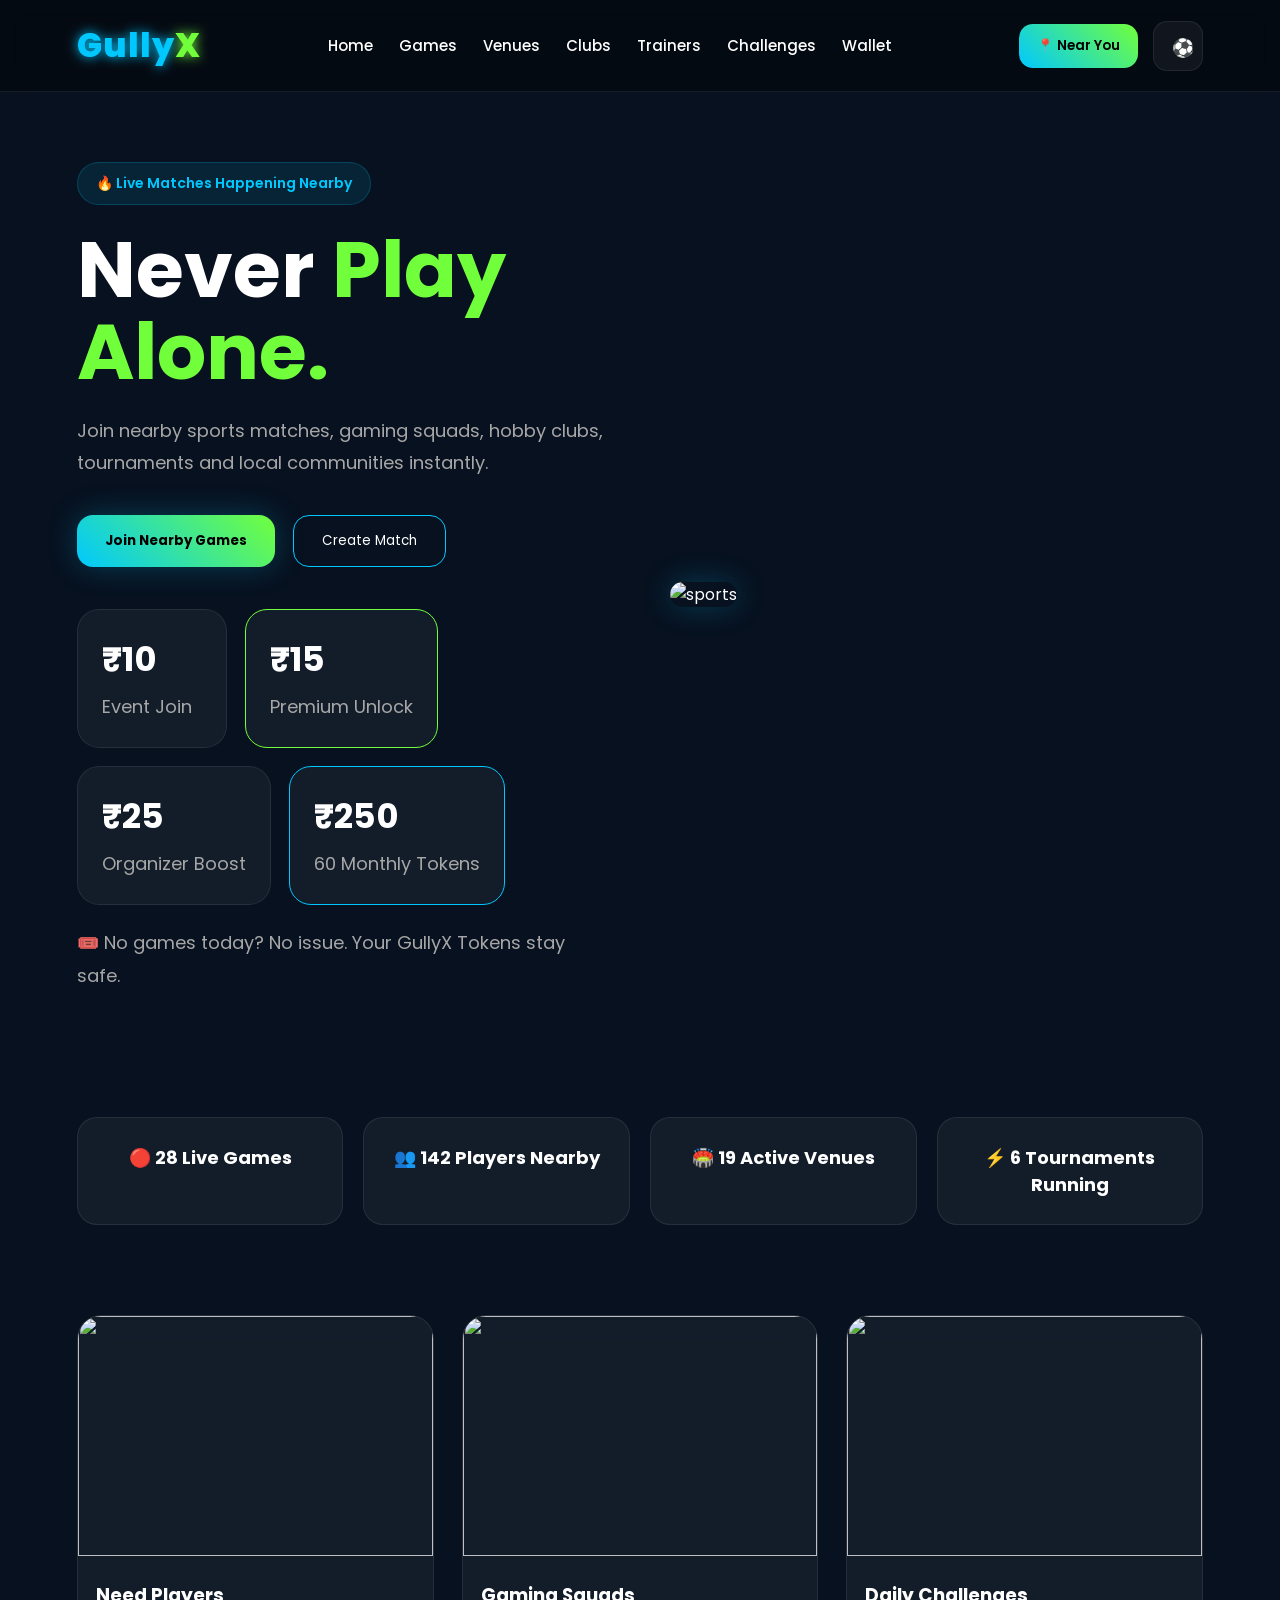
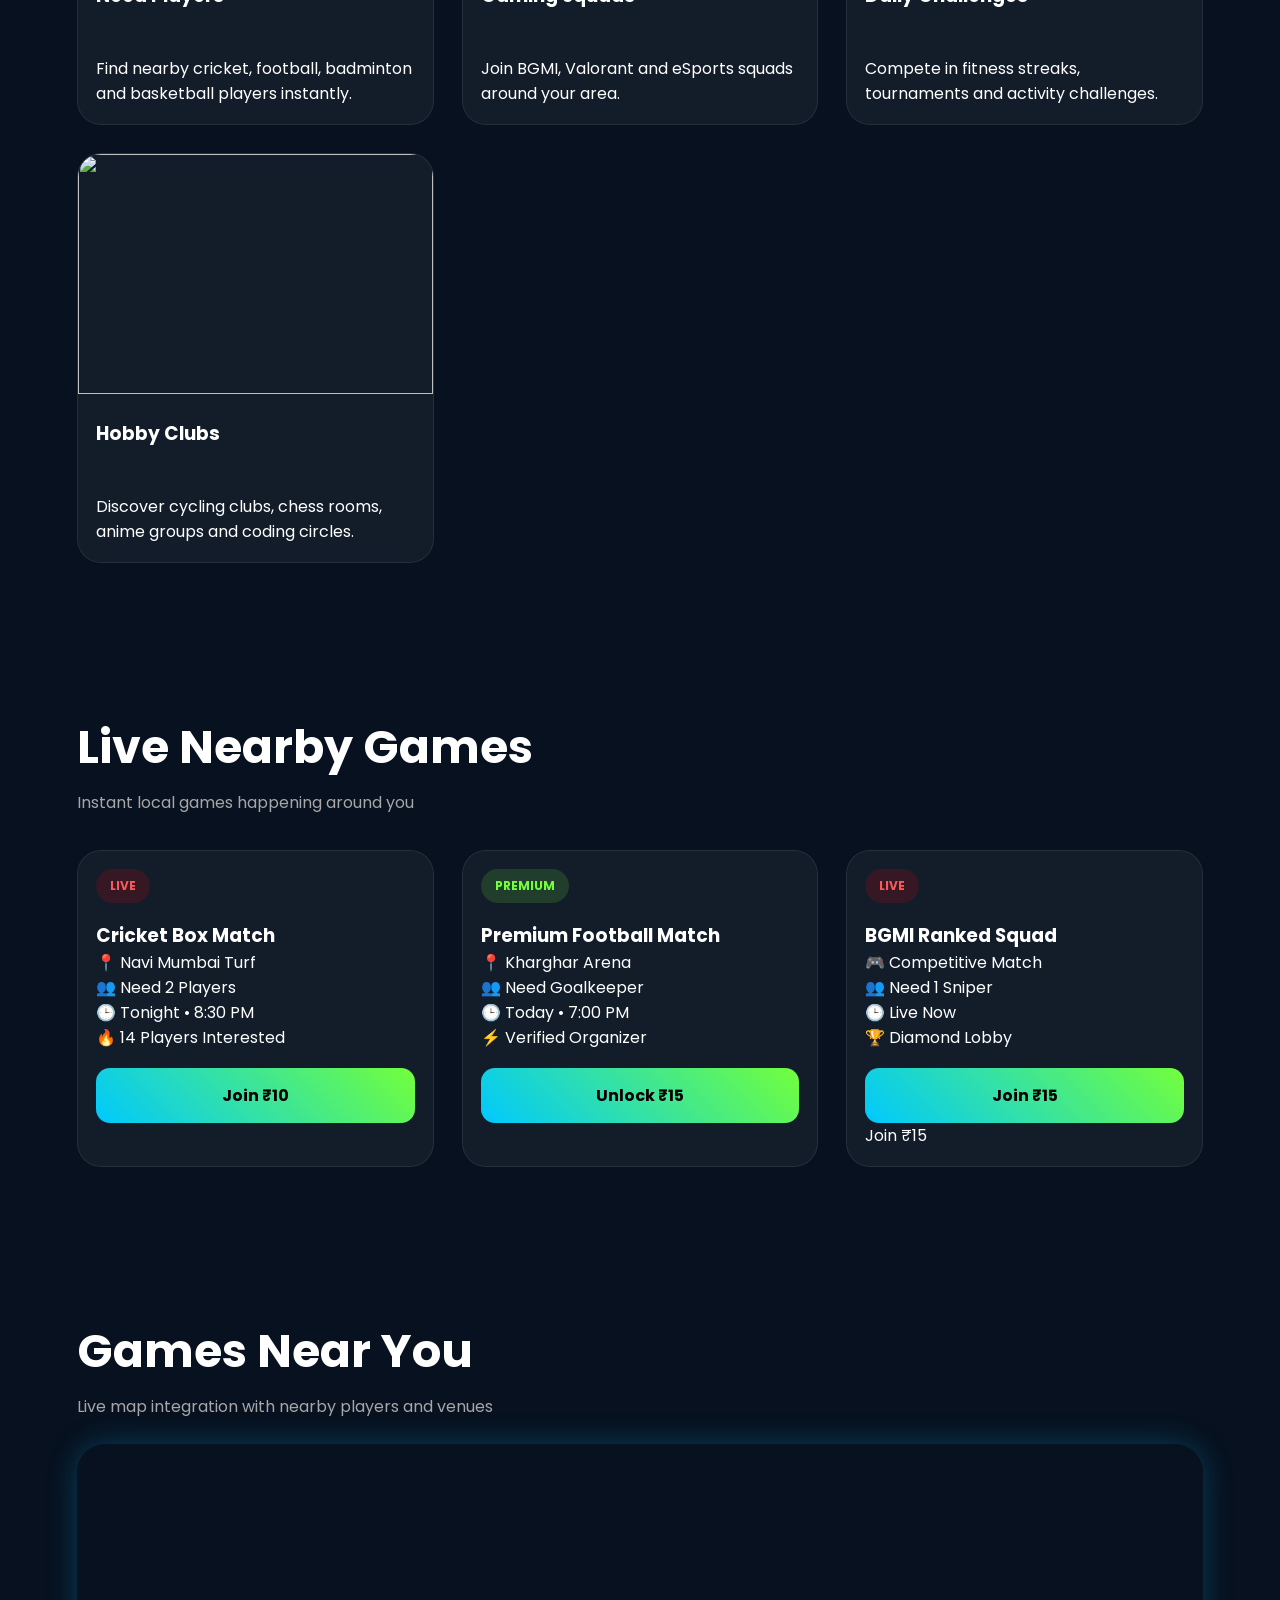
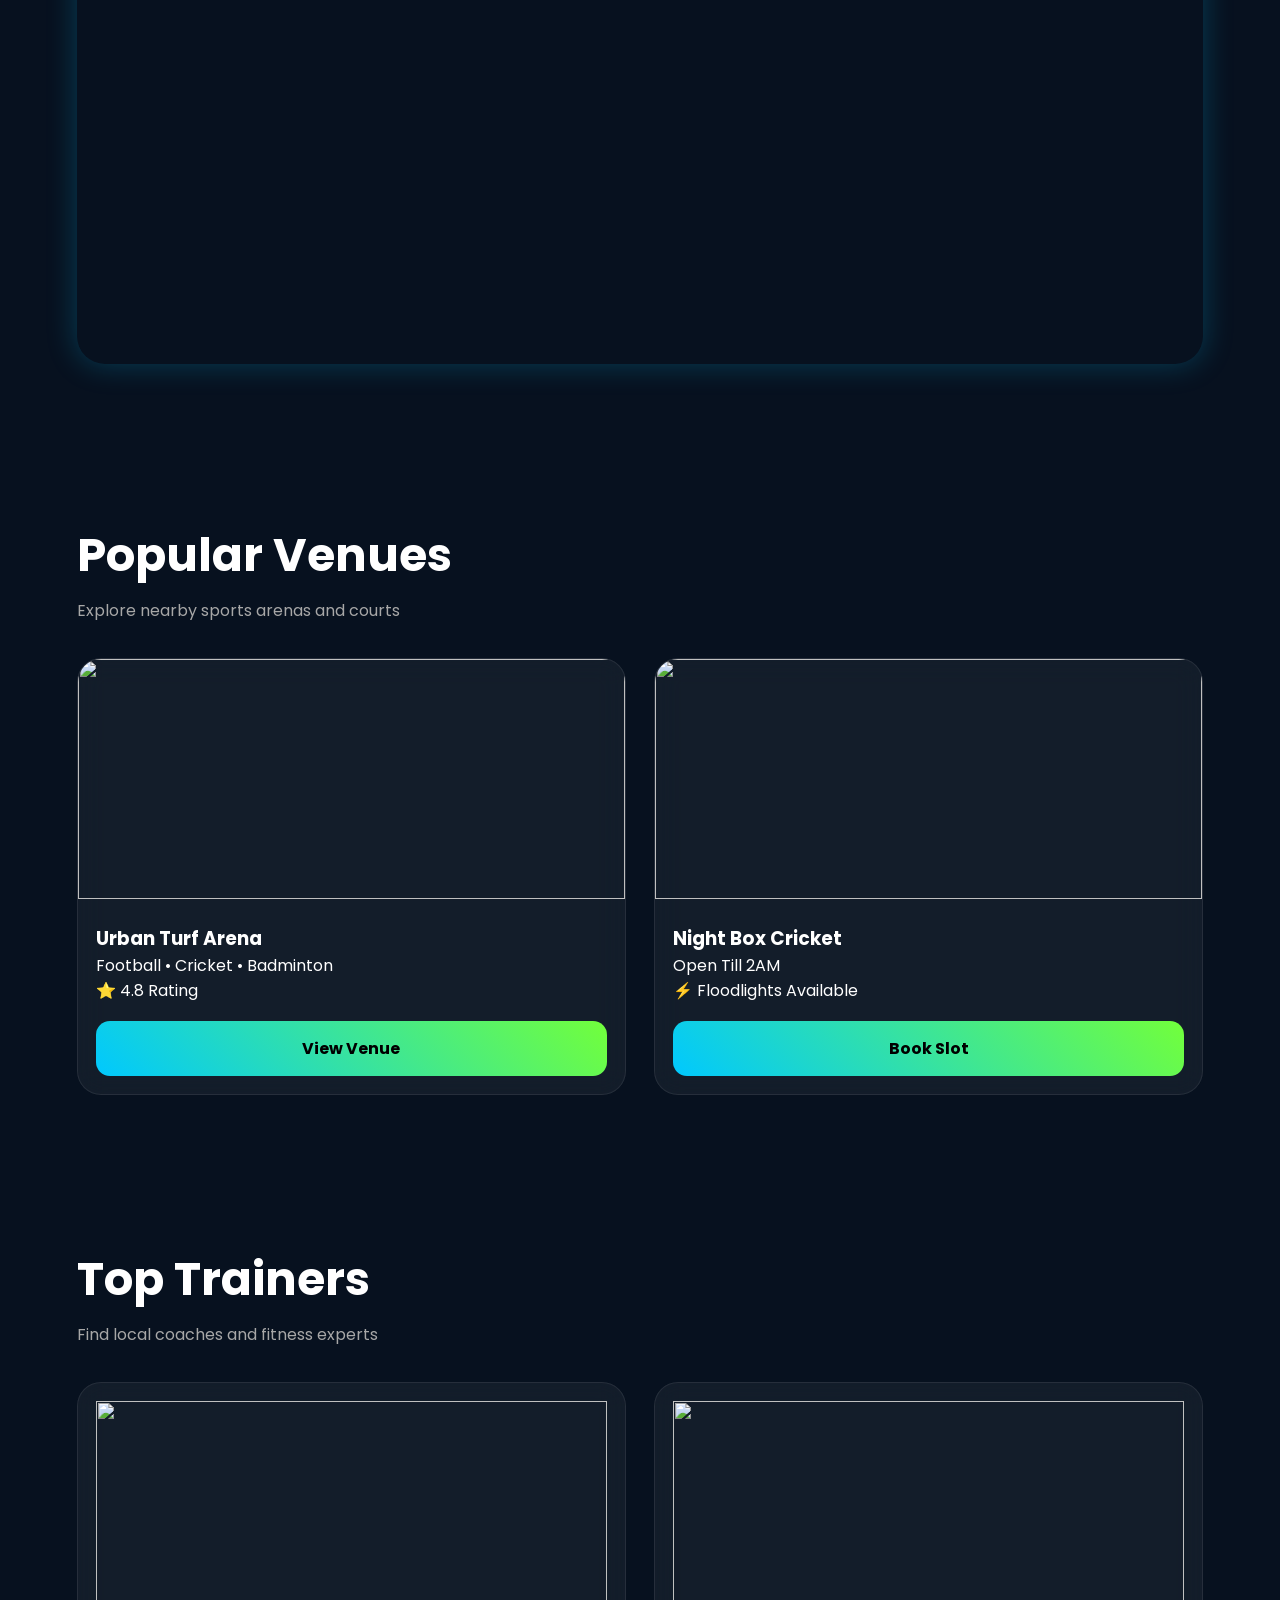
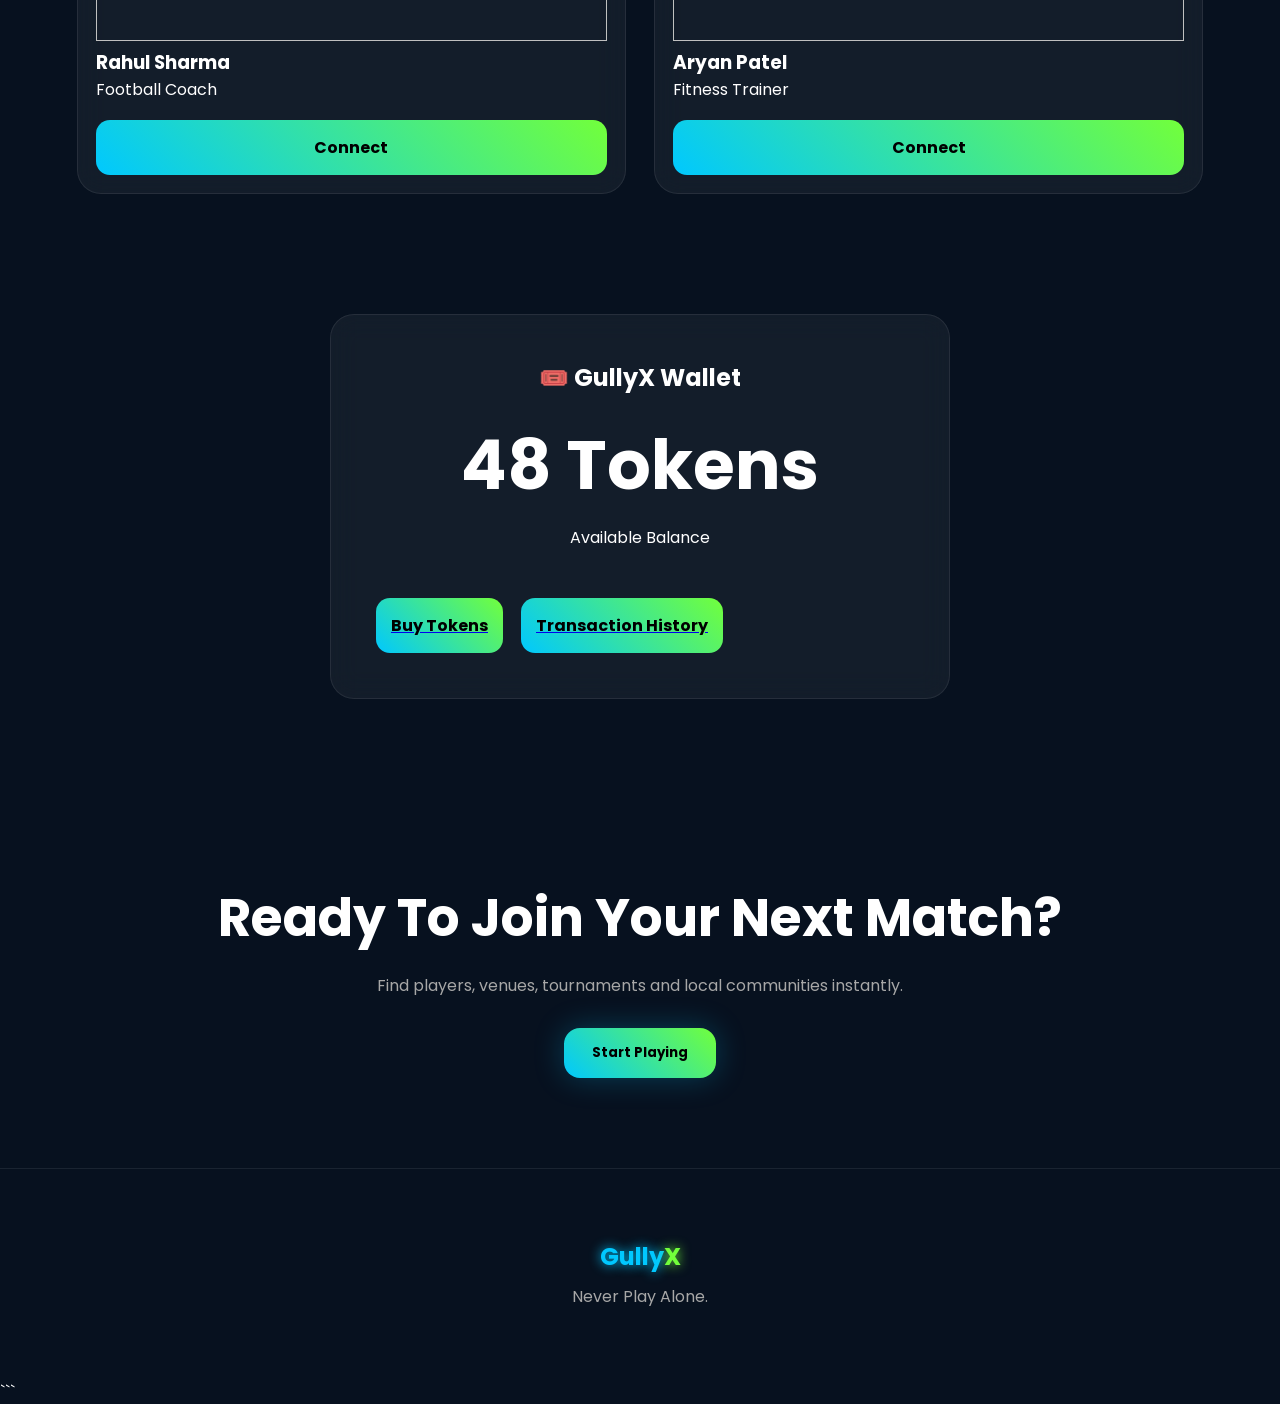
==== commit a3561656: "Refactor index.html structure and content" ====
--- a/index.html
+++ b/index.html
@@ -261,7 +261,7 @@
 
       <p>🔥 14 Players Interested</p>
 
-     <button onclick="window.location.href='payment.html?amount=10'">
+     <button onclick="window.location.href='payment.html?amount=10&match=Cricket%20Box%20Match'">
 
   Join ₹10
 
@@ -285,7 +285,7 @@
 
       <p>⚡ Verified Organizer</p>
 
-     <button onclick="window.location.href='payment.html?amount=15'">
+   <button onclick="window.location.href='payment.html?amount=15&match=Premium%20Football%20Match'">
 
   Unlock ₹15
 
@@ -308,7 +308,11 @@
 
       <p>🏆 Diamond Lobby</p>
 
-      <button onclick="window.location.href='payment.html?amount=15'">
+      <button onclick="window.location.href='payment.html?amount=15&match=BGMI%20Ranked%20Squad'">
+
+  Join ₹15
+
+</button>
 
   Join ₹15
 
--- a/style.css
+++ b/style.css
@@ -876,3 +876,115 @@
   font-weight: 700;
 
 }
+
+/* =========================
+   LIGHT MODE THEME
+========================= */
+
+body.light {
+
+  background: #f5f7fb;
+  color: #111111;
+
+}
+
+/* NAVBAR */
+
+body.light .navbar {
+
+  background: rgba(255,255,255,0.92);
+
+  border-bottom: 1px solid rgba(0,0,0,0.08);
+
+  backdrop-filter: blur(12px);
+
+}
+
+/* HERO */
+
+body.light .hero {
+
+  background: transparent;
+
+}
+
+/* TEXT */
+
+body.light h1,
+body.light h2,
+body.light h3,
+body.light p,
+body.light a {
+
+  color: #111111;
+
+}
+
+/* CARDS */
+
+body.light .game-card,
+body.light .feature-card,
+body.light .venue-card,
+body.light .trainer-card,
+body.light .wallet-card,
+body.light .price-card,
+body.light .live-box {
+
+  background: #ffffff;
+
+  border: 1px solid rgba(0,0,0,0.08);
+
+  color: #111111;
+
+  box-shadow: 0 8px 25px rgba(0,0,0,0.06);
+
+}
+
+/* BUTTONS */
+
+body.light button {
+
+  color: #111111;
+
+}
+
+/* SECTION BACKGROUND */
+
+body.light .features,
+body.light .games-grid,
+body.light .venue-grid,
+body.light .trainer-grid {
+
+  background: transparent;
+
+}
+
+/* INPUTS */
+
+body.light input,
+body.light textarea {
+
+  background: white;
+  color: black;
+
+}
+
+/* FOOTER */
+
+body.light footer {
+
+  background: #ffffff;
+
+  border-top: 1px solid rgba(0,0,0,0.08);
+
+}
+
+body.light {
+
+  background: white;
+  color: black;
+
+}
+
+
+
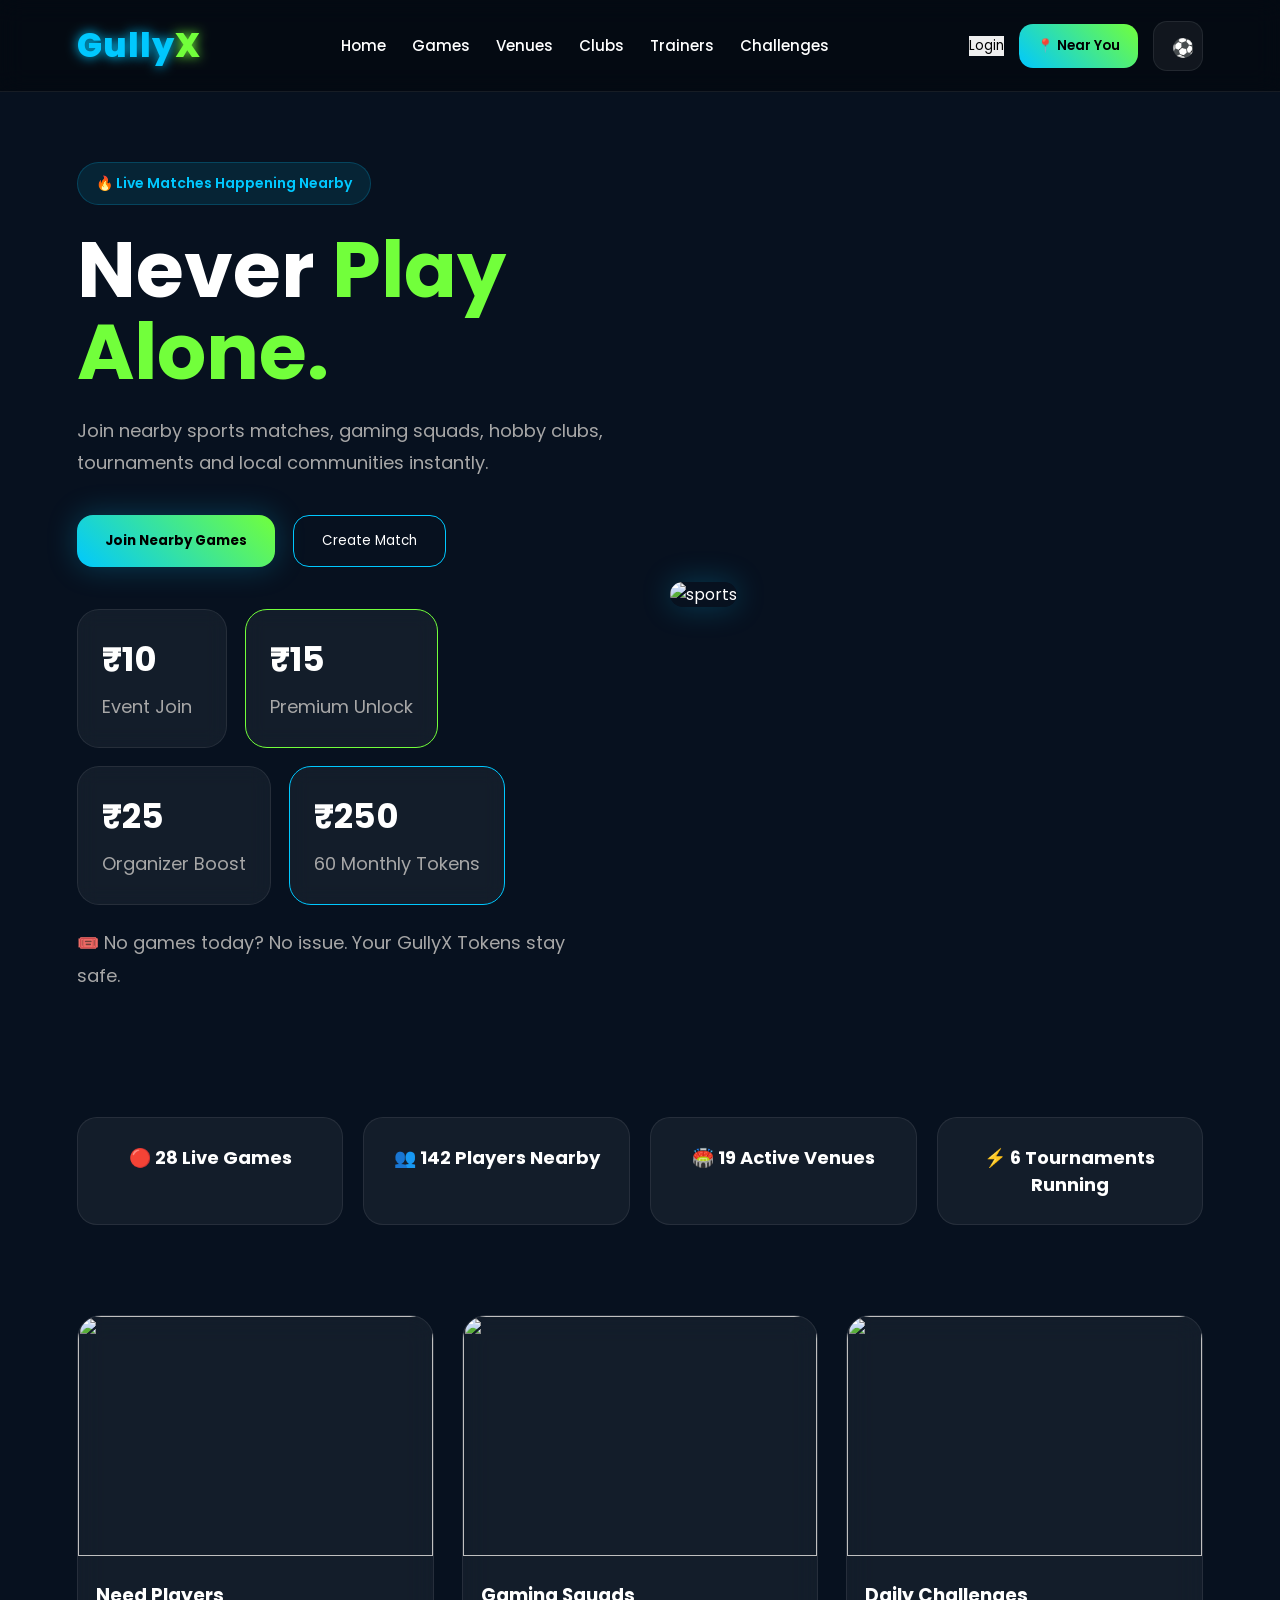
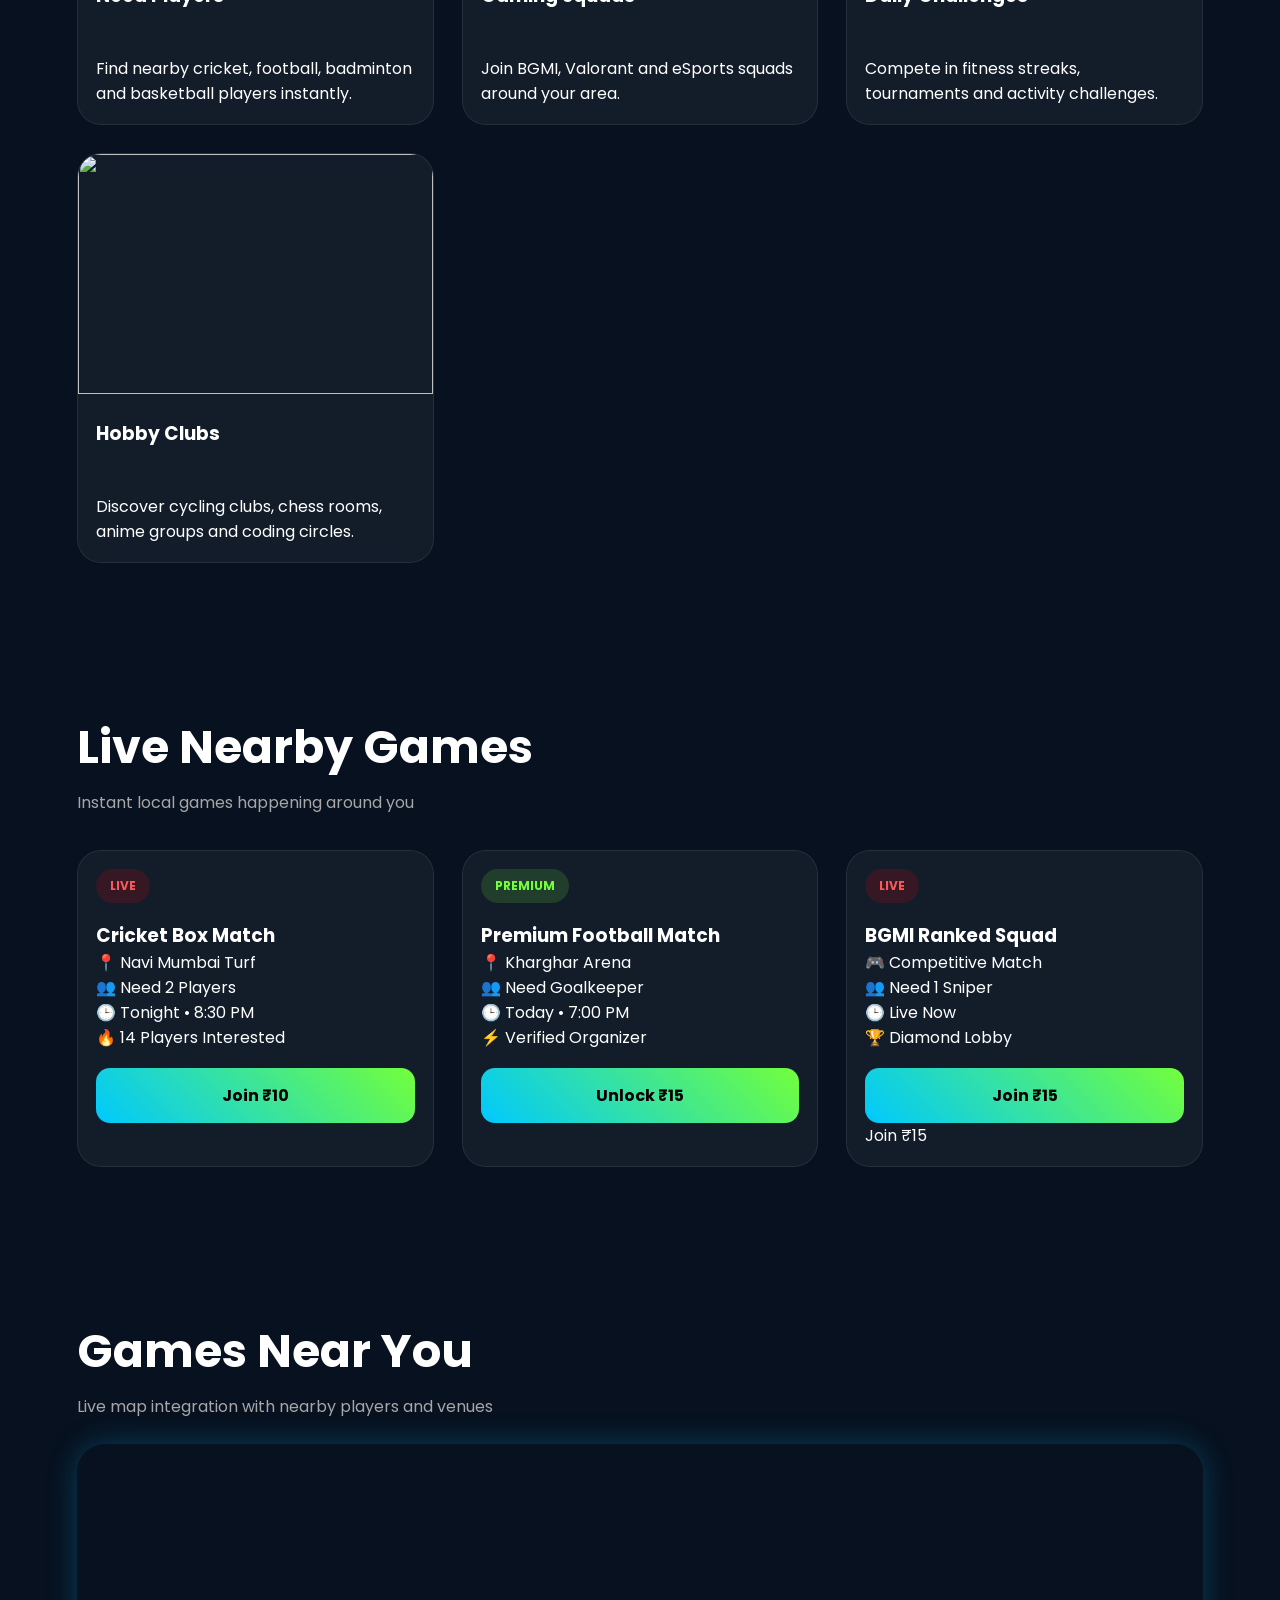
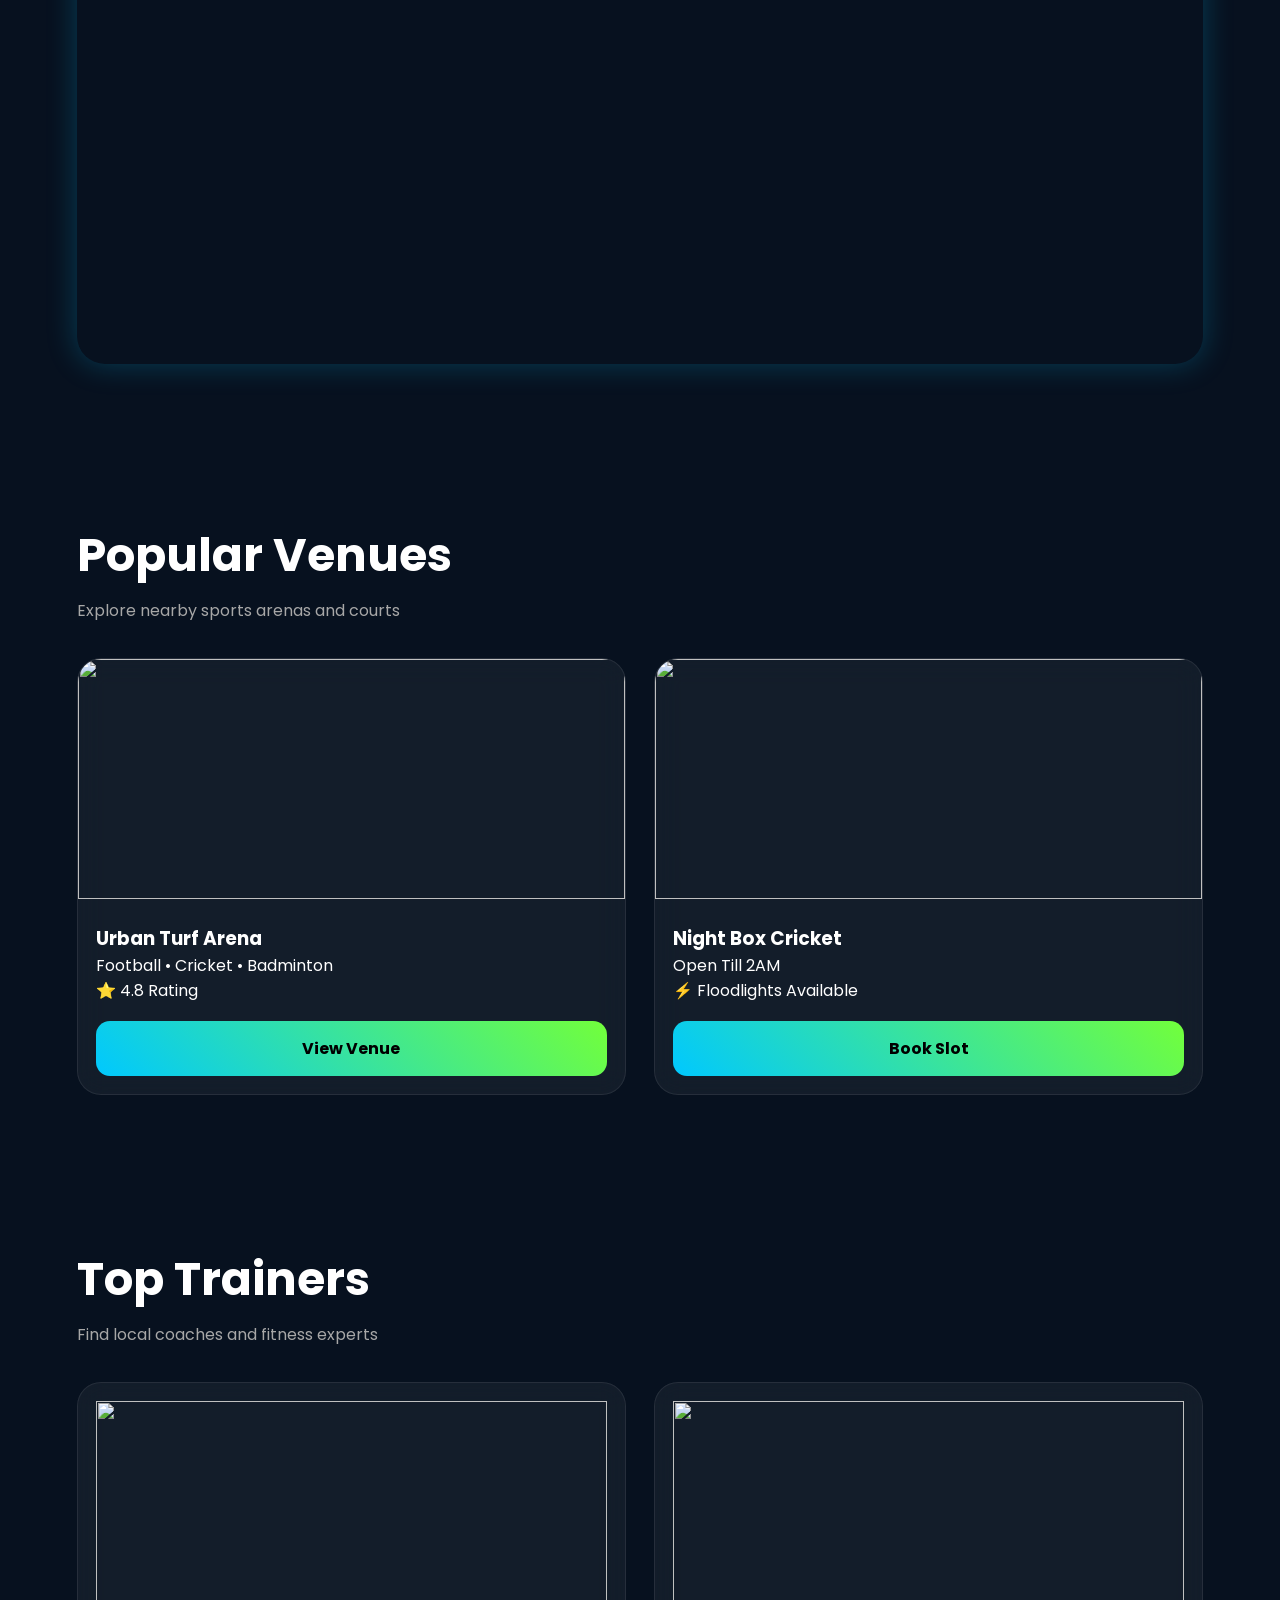
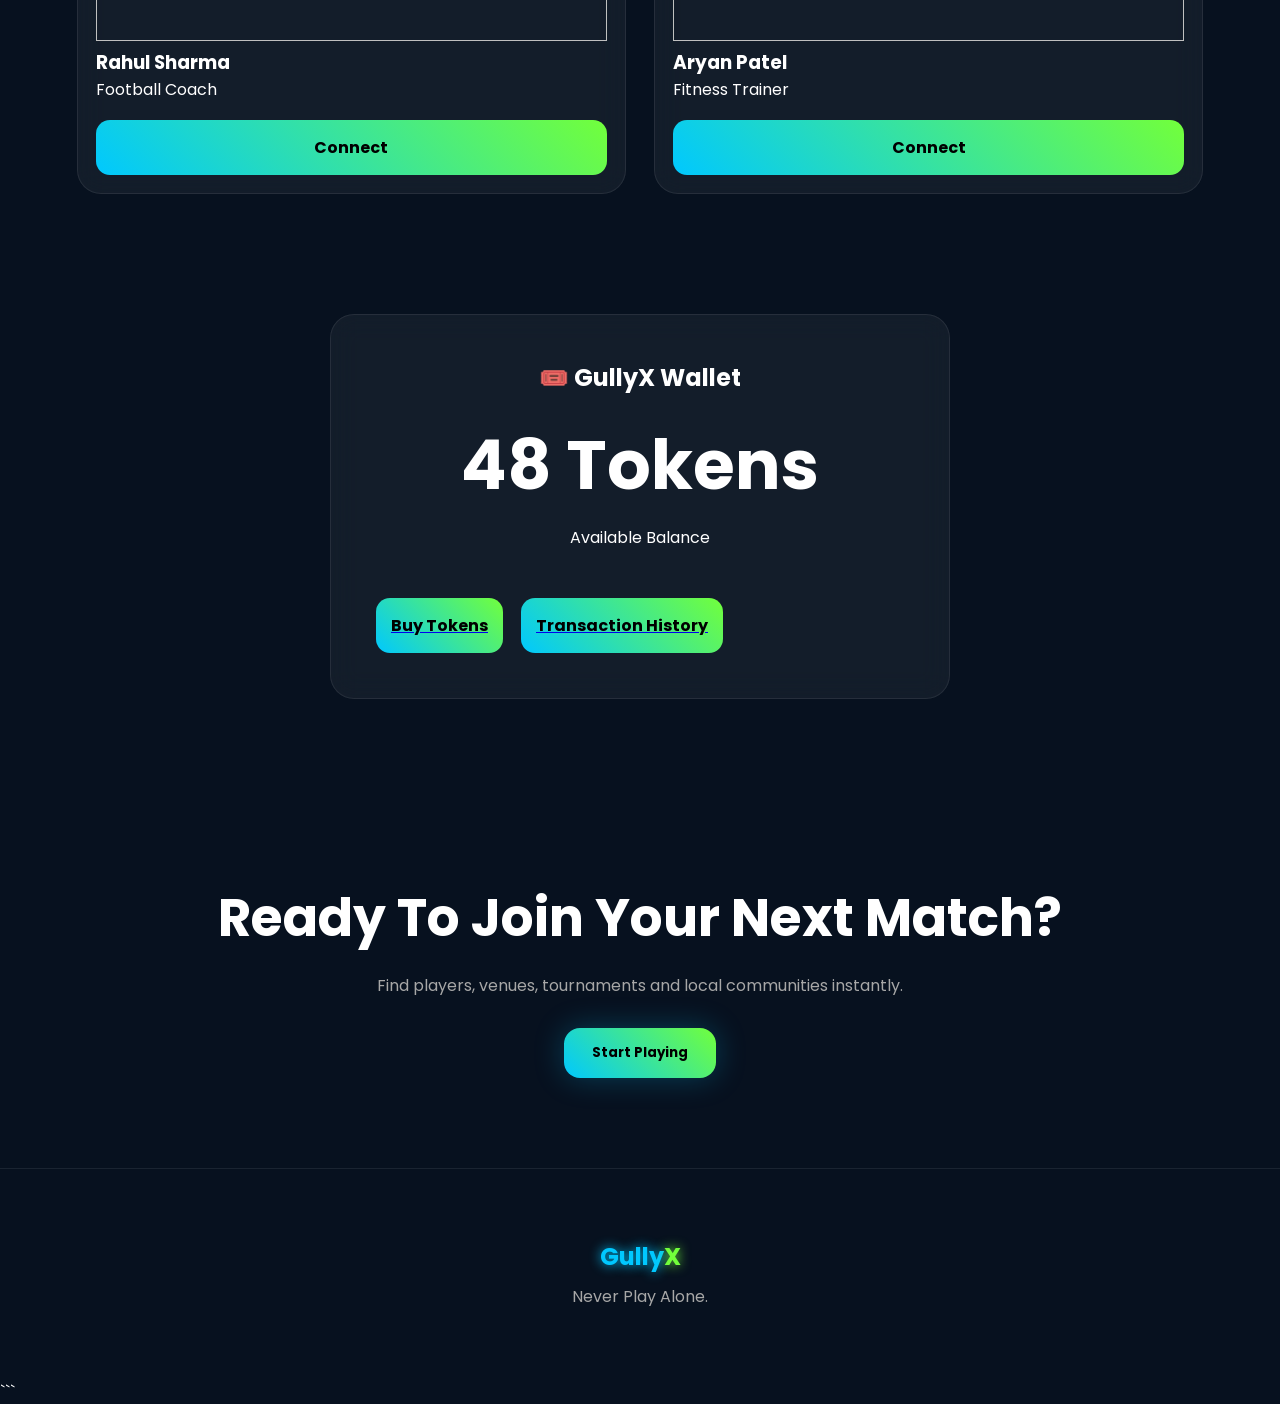
==== commit 0cc9b70c: "Update index.html with new navbar and content" ====
--- a/index.html
+++ b/index.html
@@ -36,14 +36,18 @@
       <a href="#clubs">Clubs</a>
       <a href="#trainers">Trainers</a>
       <a href="#challenge">Challenges</a>
-      <a href="#wallet">Wallet</a>
 
     </nav>
 
     <div class="nav-actions">
 
-  
-<button class="location-btn">
+      <button onclick="window.location.href='login.html'"> 
+      
+        Login 
+      
+      </button>
+
+  <button class="location-btn">
 
   📍 Near You
 
@@ -78,15 +82,15 @@
 
       <div class="hero-buttons">
 
-       <button class="primary-btn"
-onclick="window.location.href='games.html'">
+  <button class="primary-btn"
+onclick="document.getElementById('games').scrollIntoView({ behavior: 'smooth' })">
 
   Join Nearby Games
 
 </button>
 
-        <button class="secondary-btn"
-onclick="window.location.href='games.html'">
+     <button class="secondary-btn"
+onclick="document.getElementById('games').scrollIntoView({ behavior: 'smooth' })">
 
   Create Match
 
--- a/style.css
+++ b/style.css
@@ -986,5 +986,40 @@
 
 }
 
-
-
+/* TRANSACTION HISTORY */
+
+.transaction-box {
+
+  margin-top: 40px;
+
+  padding: 35px;
+
+  border-radius: 20px;
+
+  background: #121d2d;
+
+  text-align: center;
+
+}
+
+.coin-icon {
+
+  font-size: 60px;
+
+  margin-bottom: 15px;
+
+}
+
+.empty-transaction h2 {
+
+  font-size: 28px;
+
+  margin-bottom: 10px;
+
+}
+
+.empty-transaction p {
+
+  opacity: .7;
+
+}
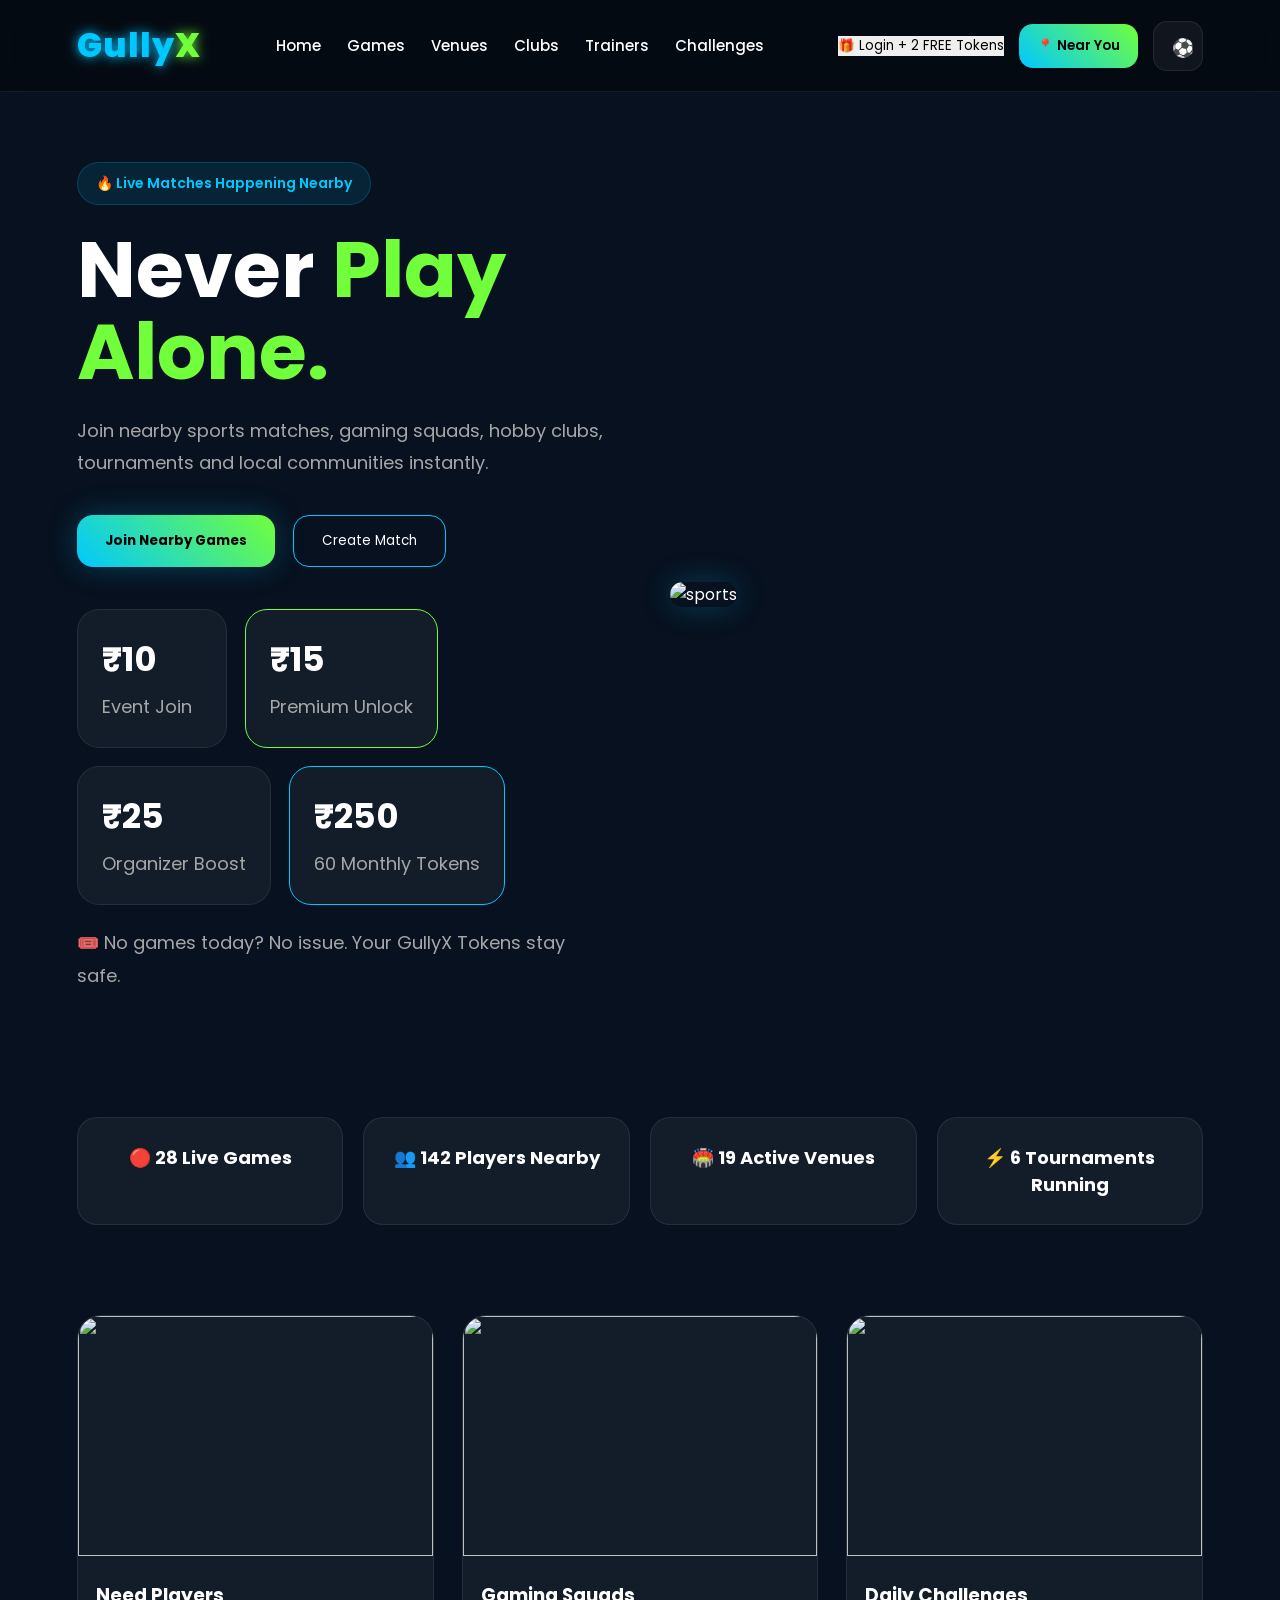
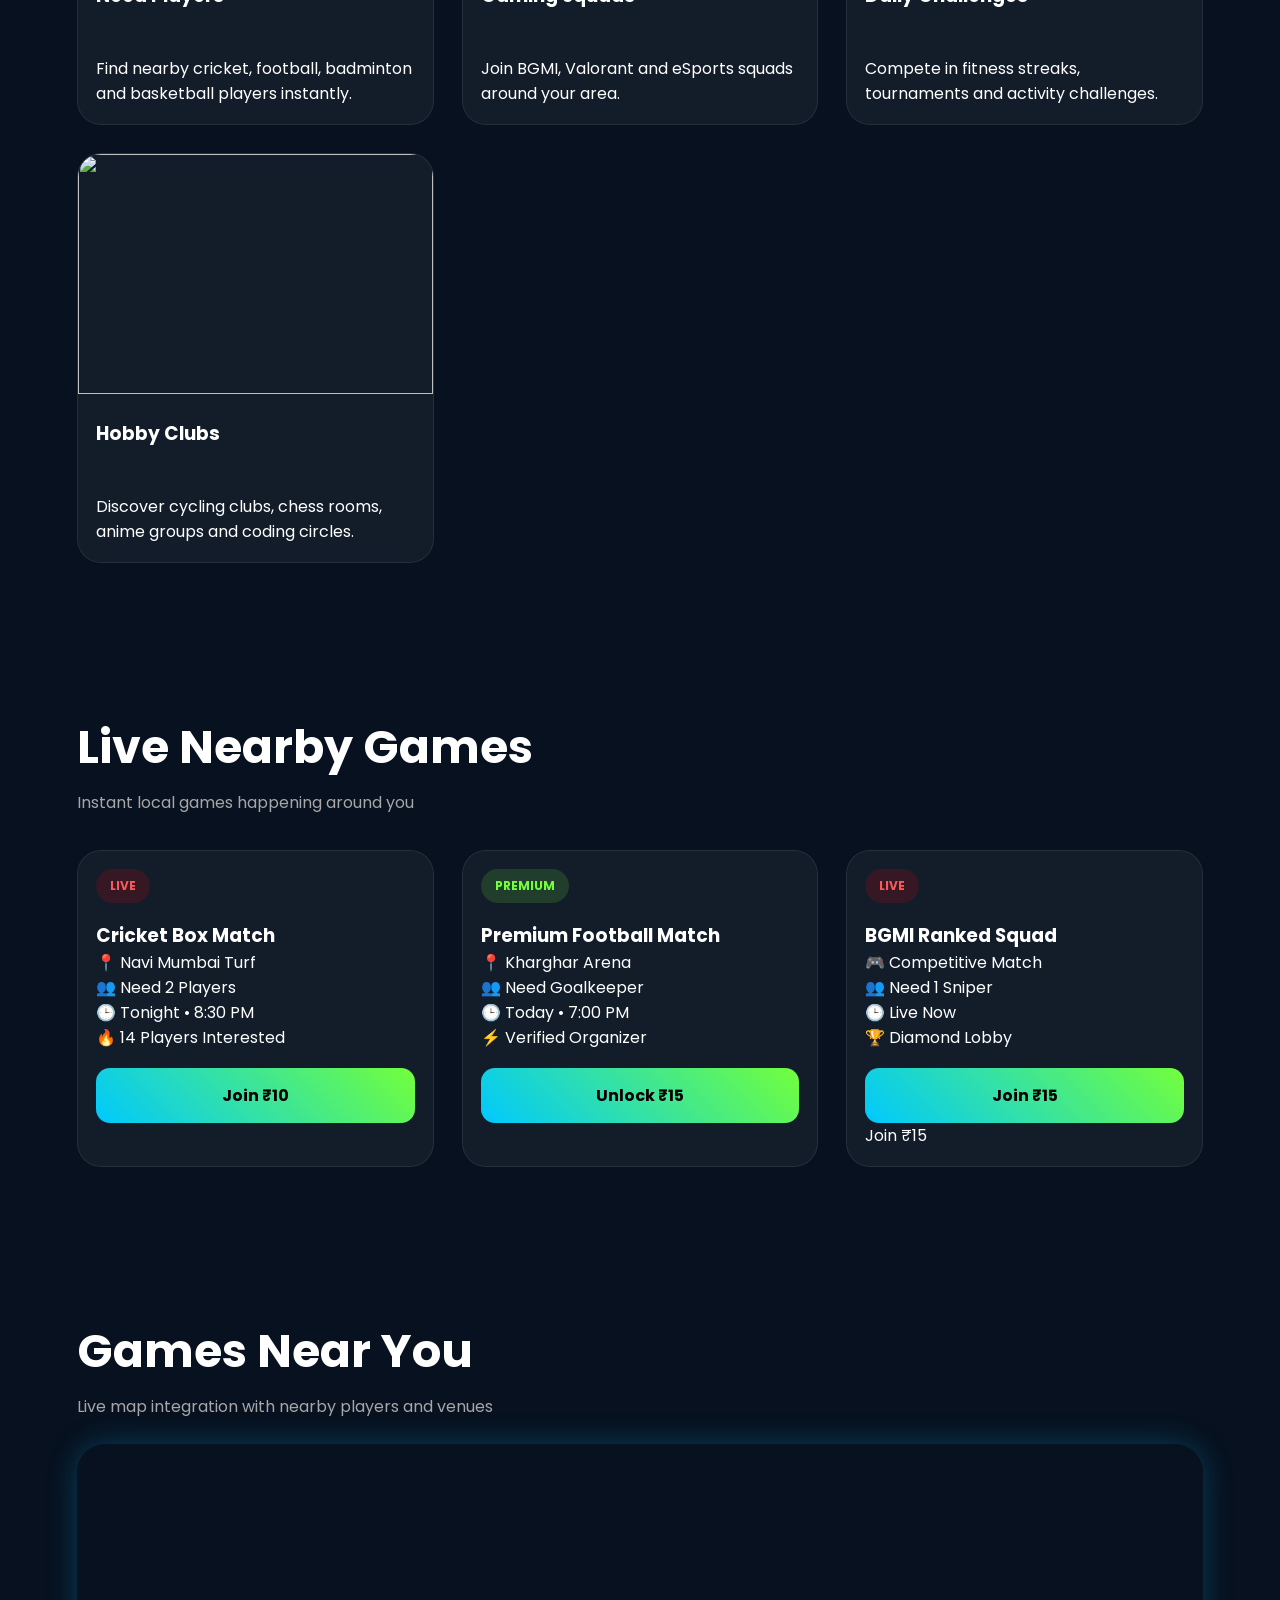
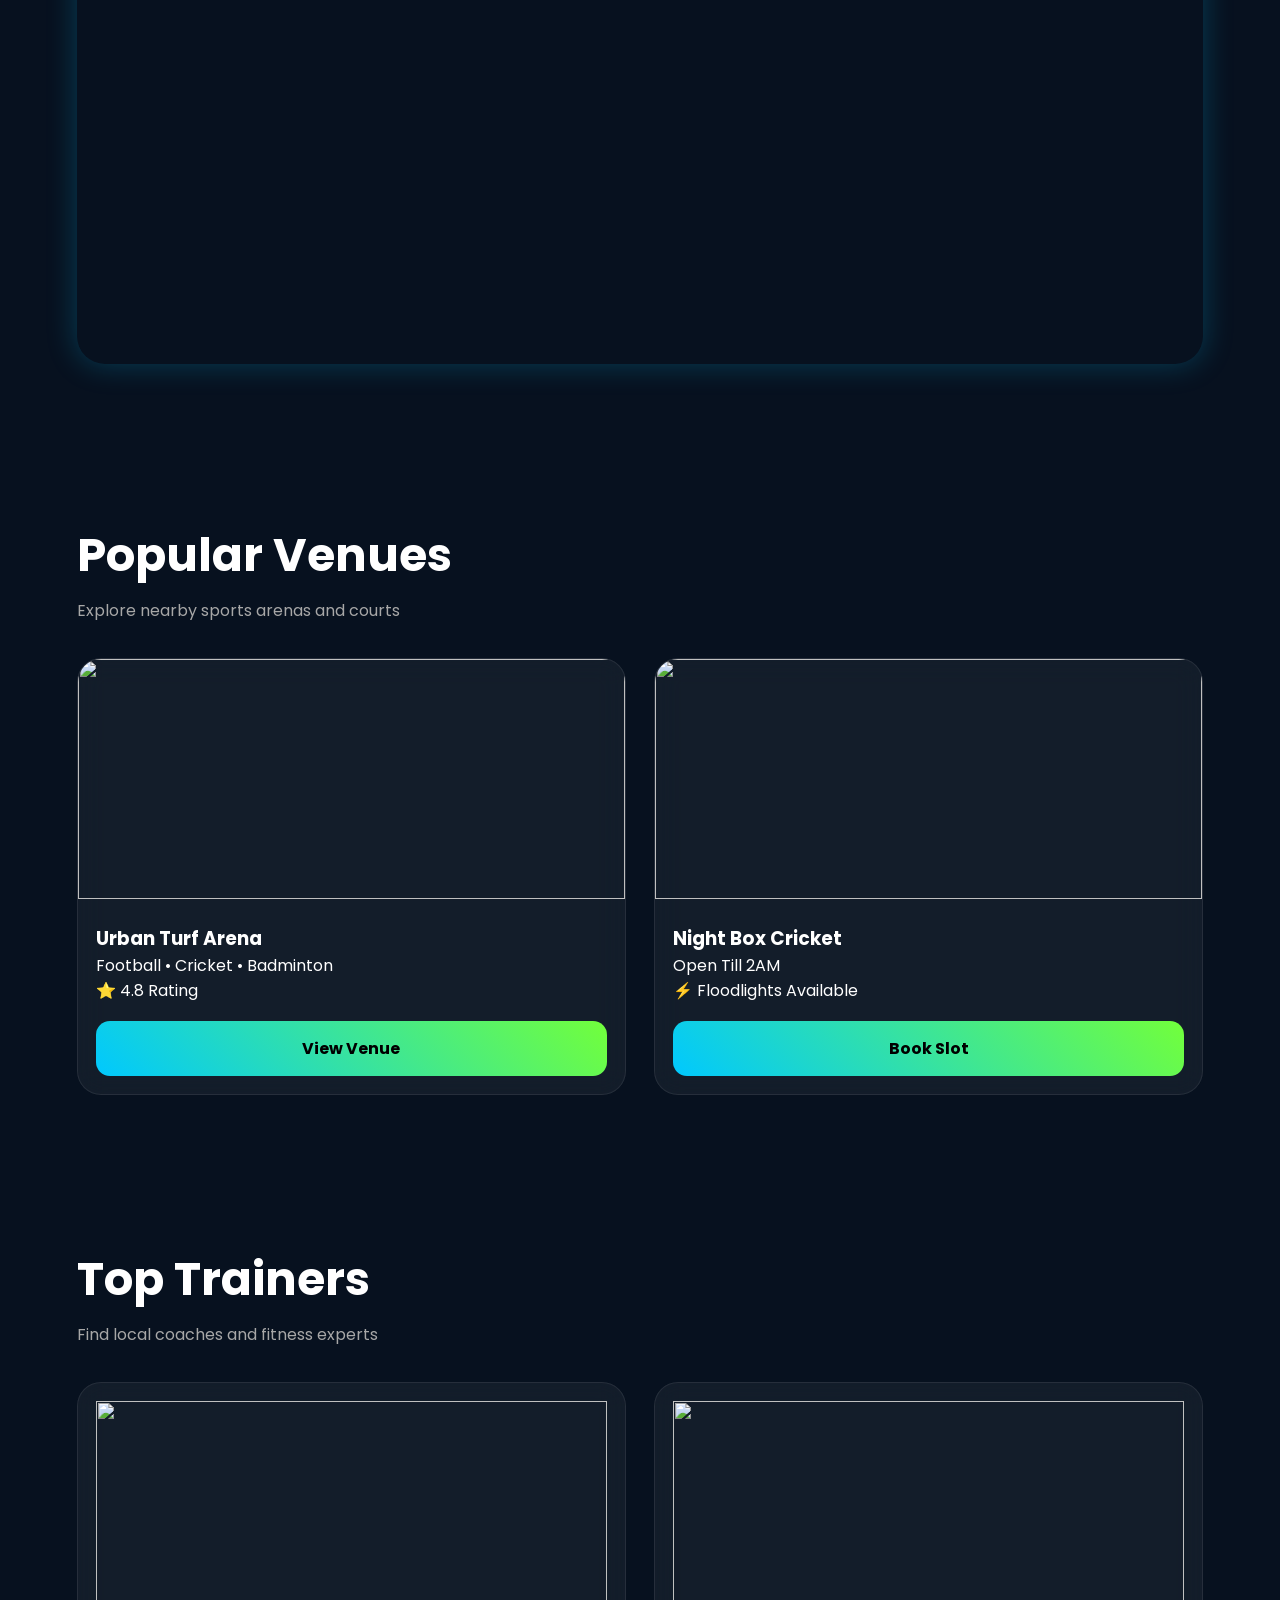
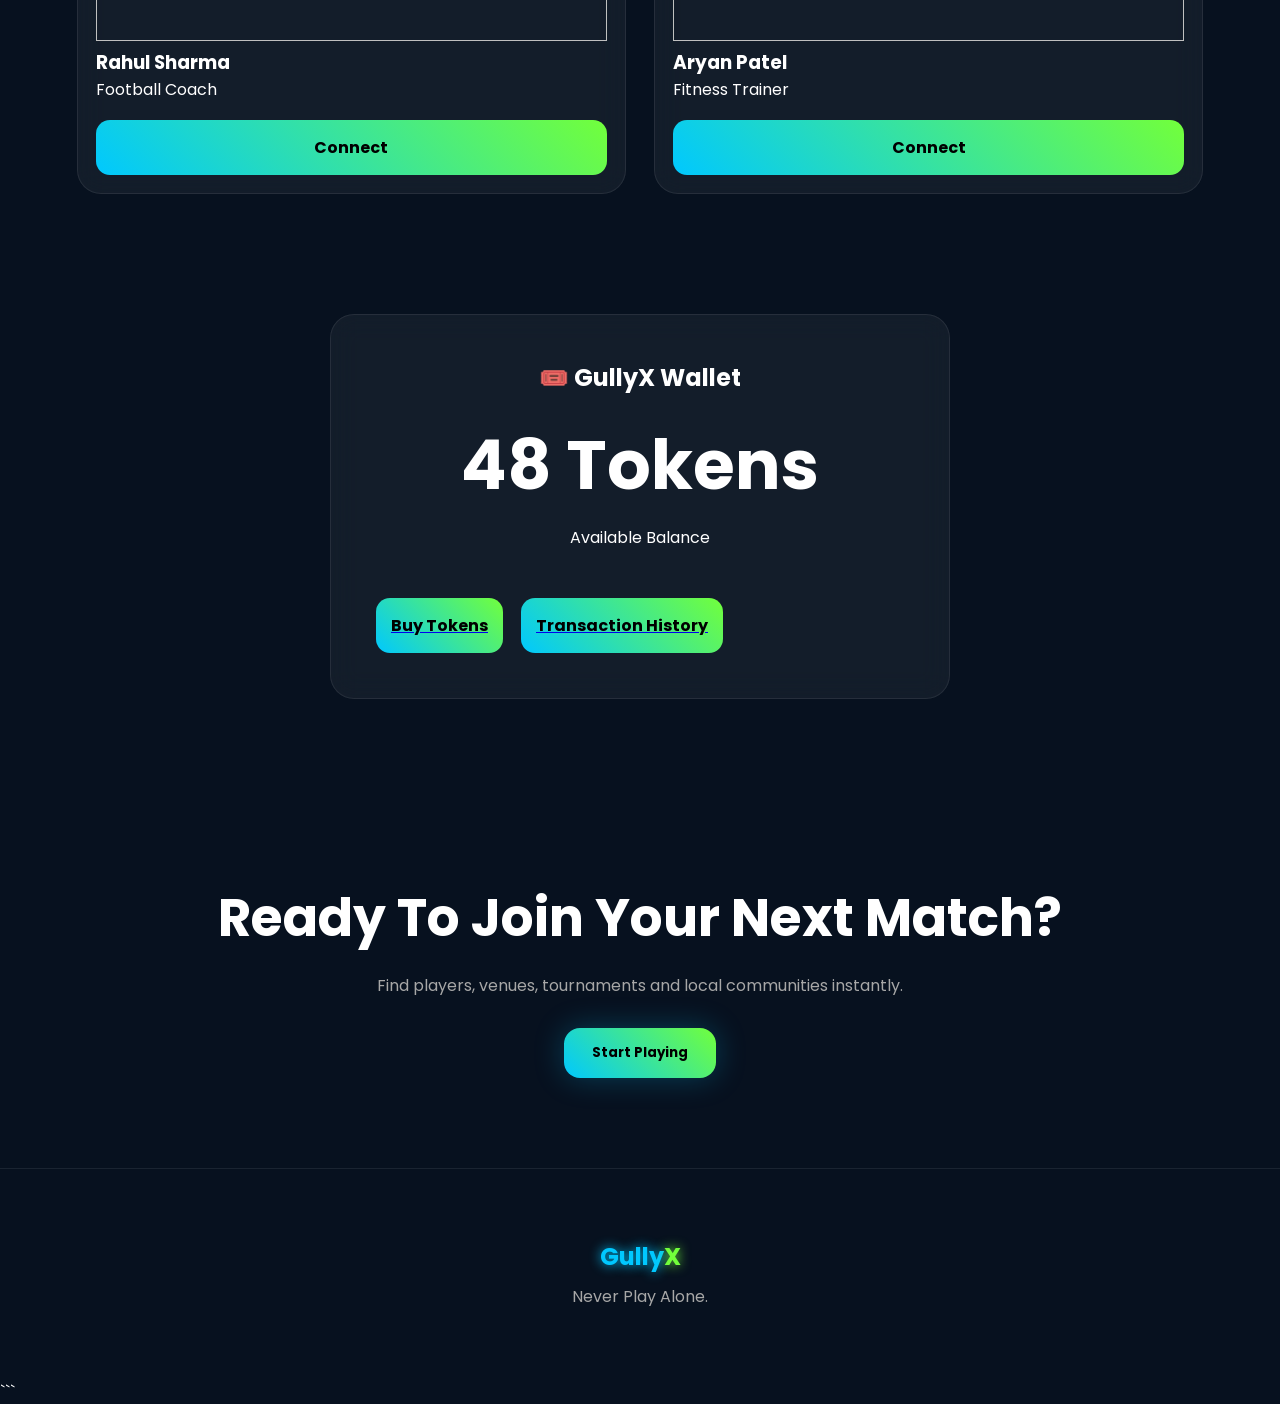
==== commit 684ccfc8: "Refactor index.html for improved structure and content" ====
--- a/index.html
+++ b/index.html
@@ -41,9 +41,9 @@
 
     <div class="nav-actions">
 
-      <button onclick="window.location.href='login.html'"> 
-      
-        Login 
+      <button onclick="window.location.href='login.html'" class="login-btn">
+        
+        🎁 Login + 2 FREE Tokens 
       
       </button>
 
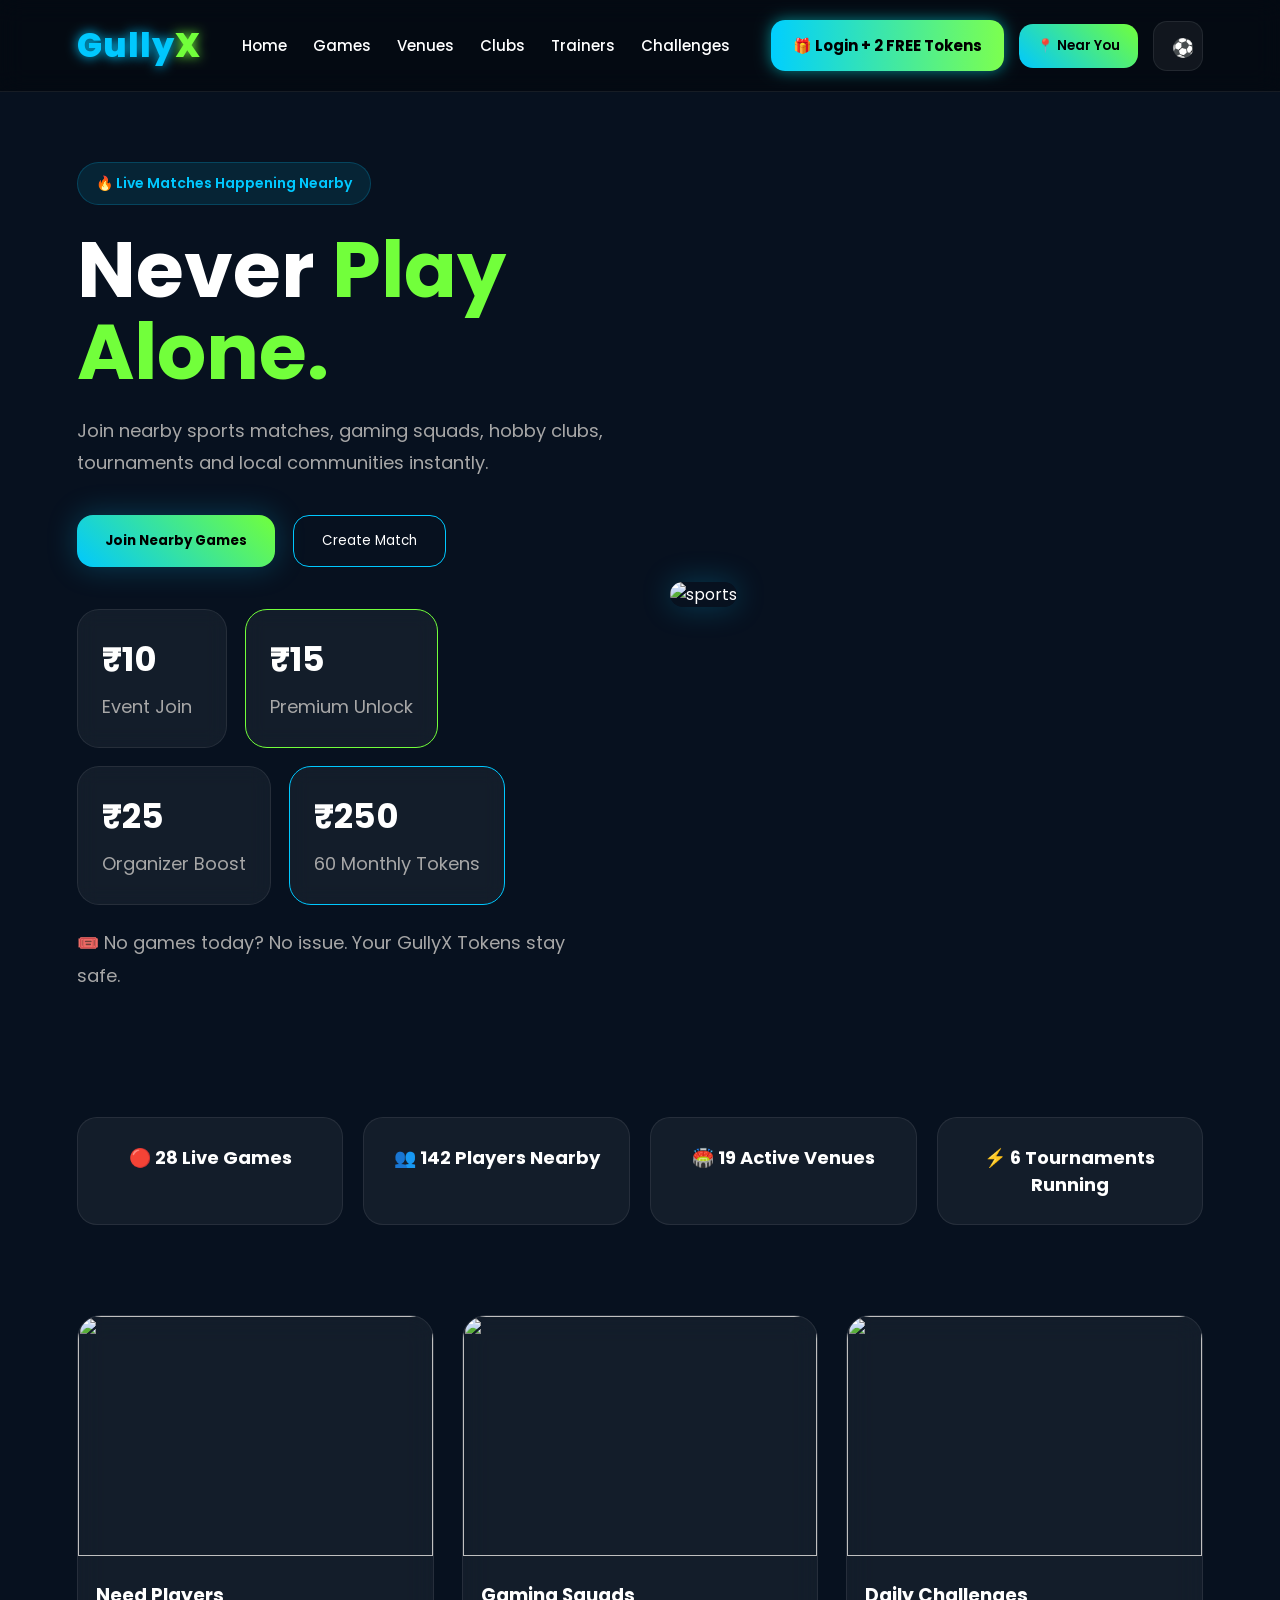
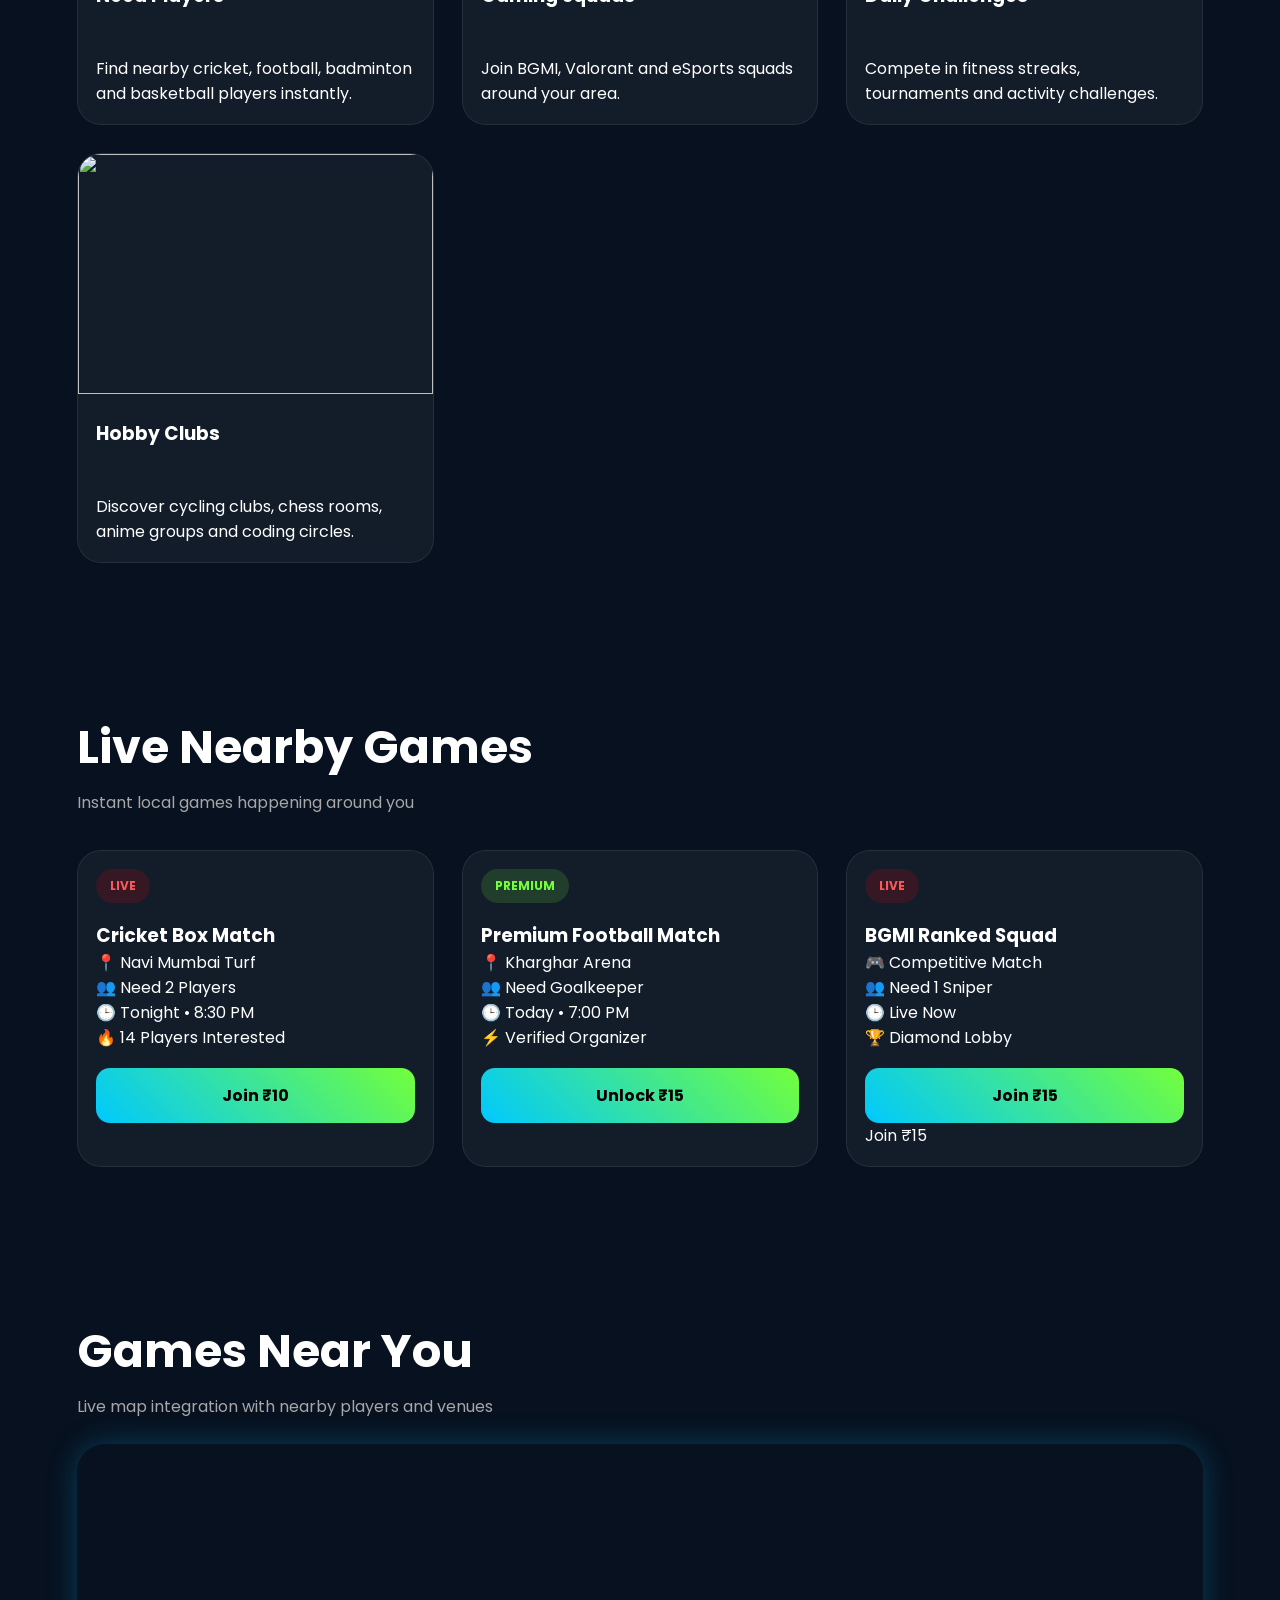
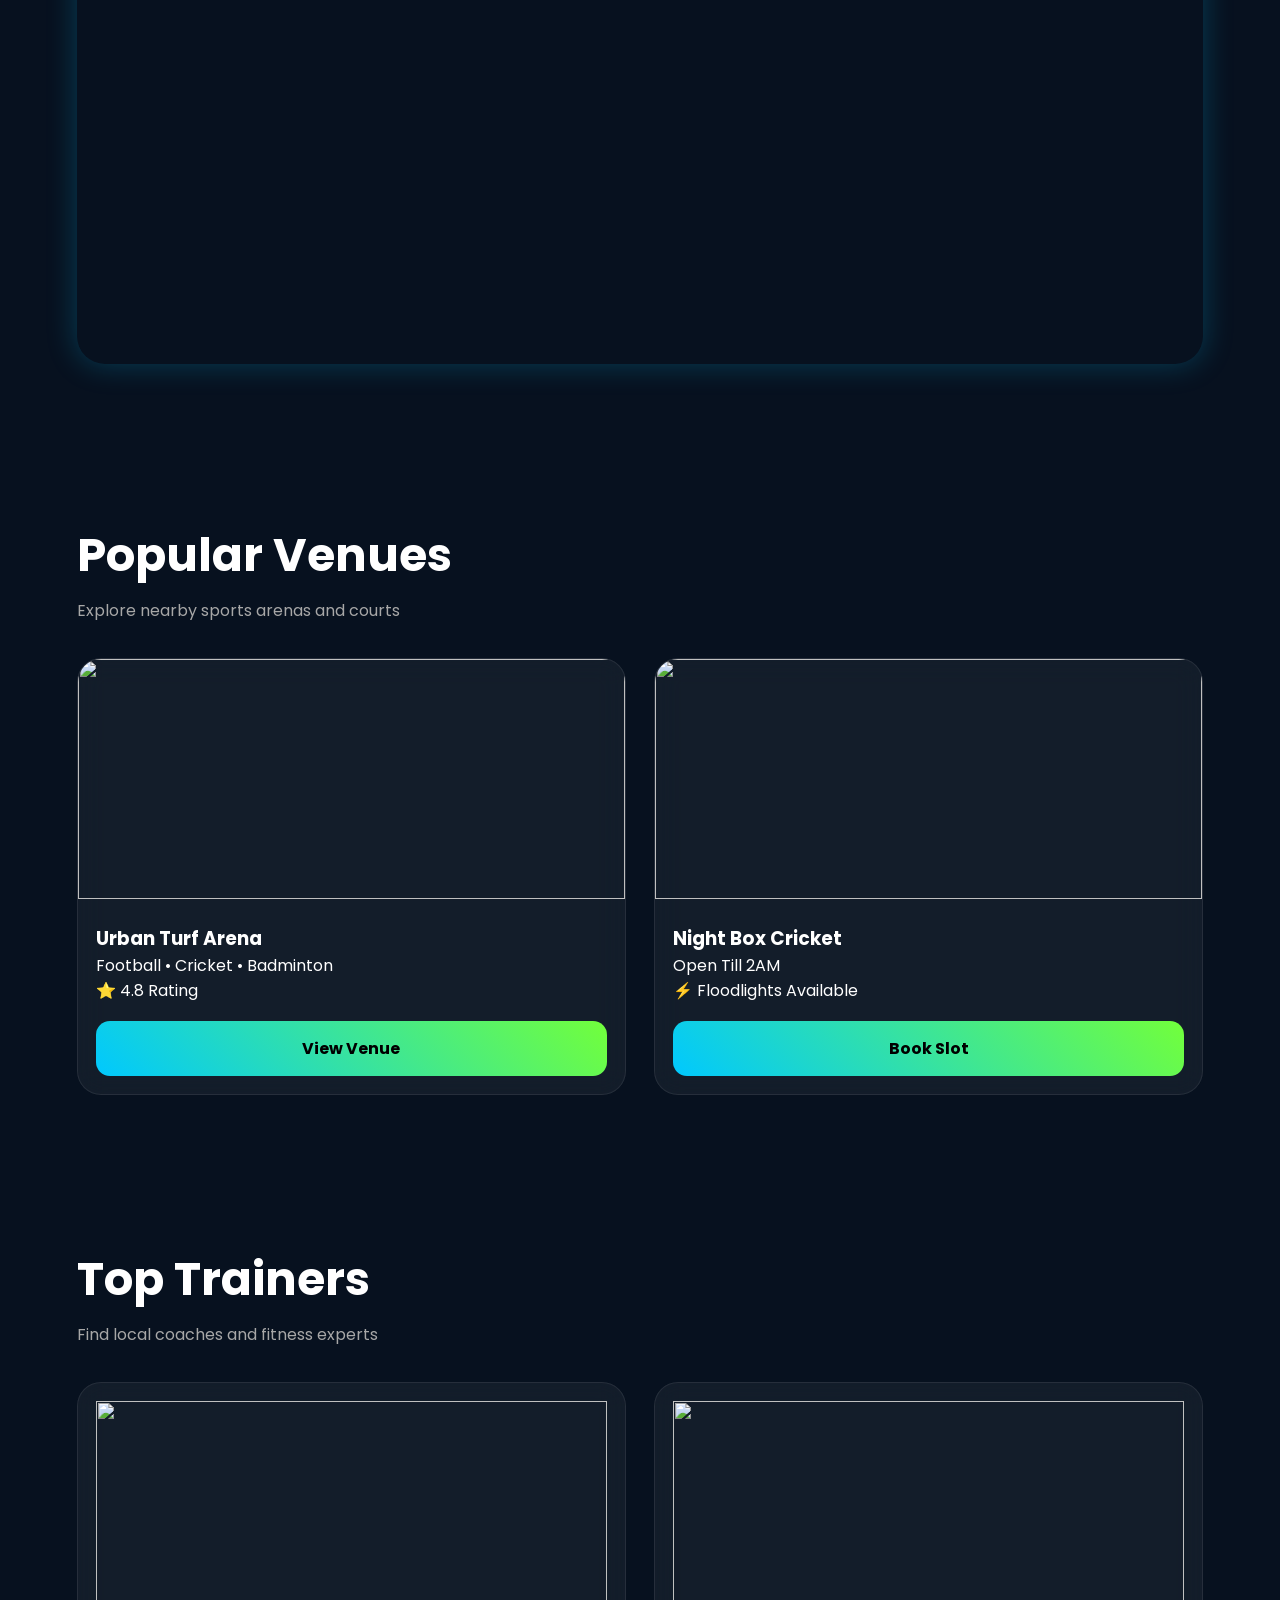
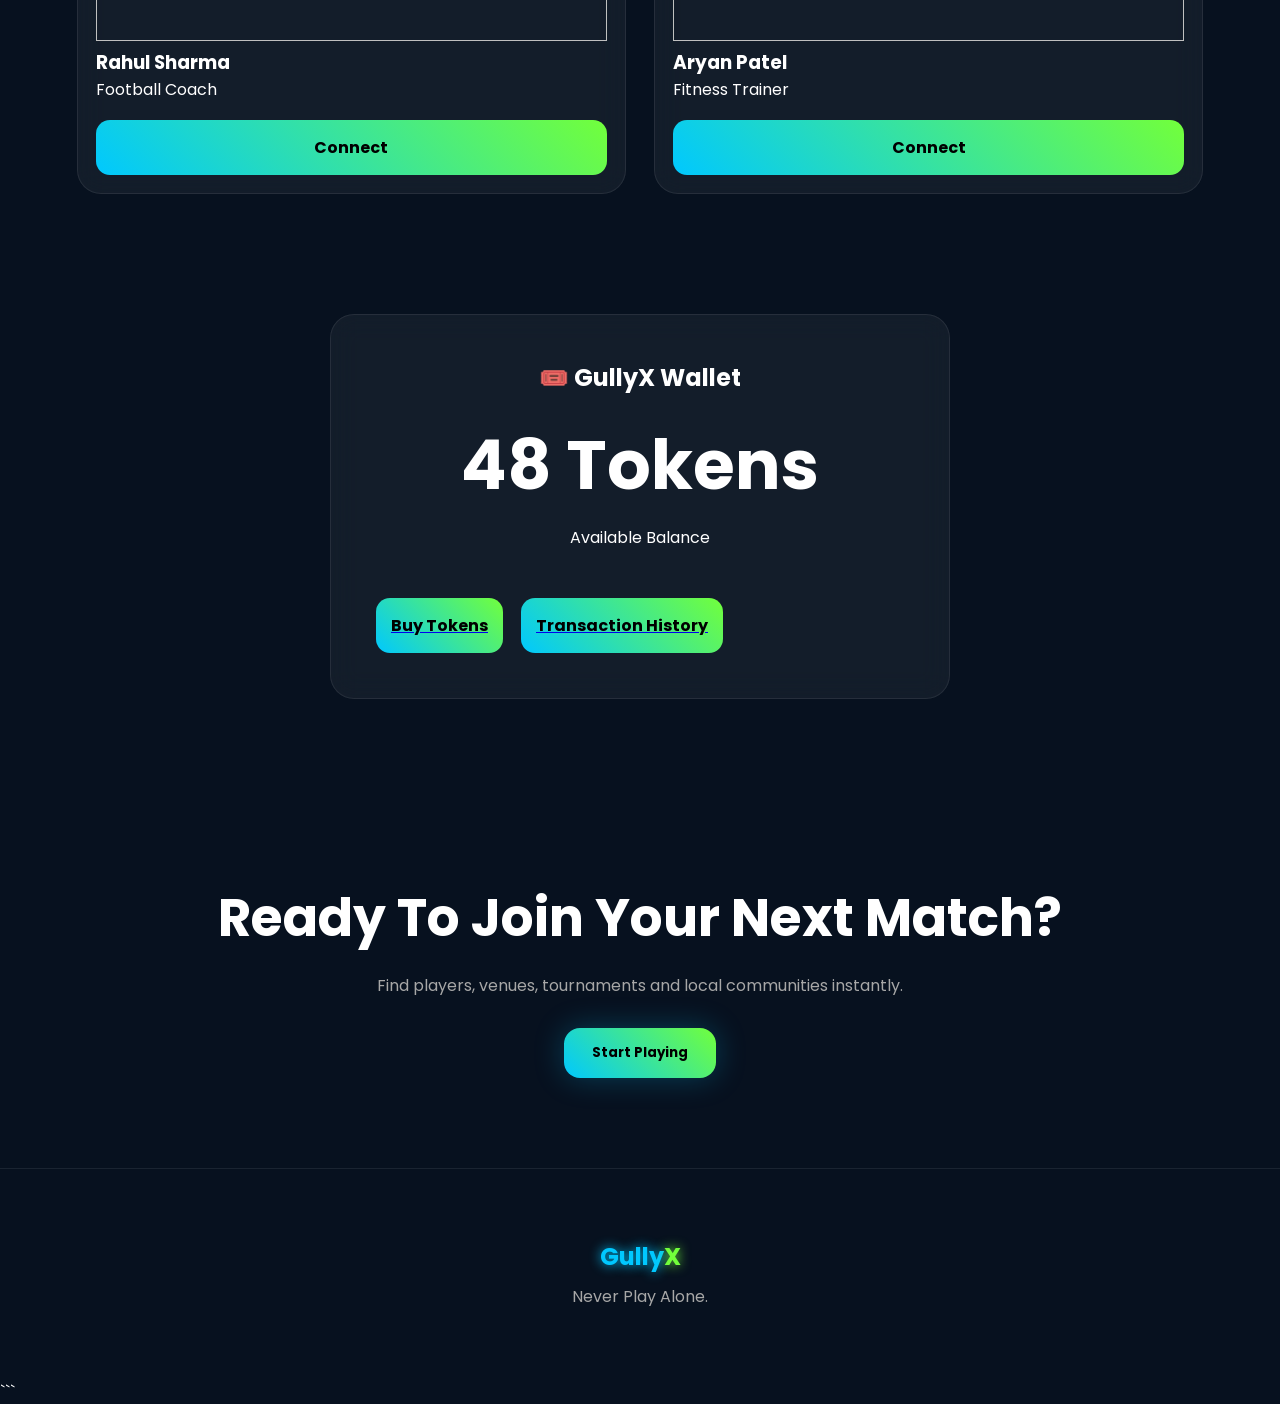
==== commit f6ca3259: "Update index.html" ====
--- a/index.html
+++ b/index.html
@@ -39,13 +39,26 @@
 
     </nav>
 
-    <div class="nav-actions">
-
-      <button onclick="window.location.href='login.html'" class="login-btn">
+      <div class="nav-actions">
         
-        🎁 Login + 2 FREE Tokens 
-      
-      </button>
+        <div id="tokenBadge" style=" display:none; 
+          background:#00ff88; 
+          color:#000; 
+          padding:8px 12px; 
+          border-radius:12px;
+          font-weight:bold; 
+          margin-right:10px; 
+          "> 🎟️ 2
+        </div>
+
+      <button
+id="loginBtn"
+onclick="window.location.href='login.html'"
+class="login-btn">
+
+🎁 Login + 2 FREE Tokens
+
+</button>
 
   <button class="location-btn">
 
--- a/style.css
+++ b/style.css
@@ -1023,3 +1023,40 @@
   opacity: .7;
 
 }
+
+
+/* LOGIN BUTTON */
+
+.login-btn{
+
+  background:linear-gradient(90deg,#00cfff,#7cff4f);
+
+  color:#000;
+
+  font-weight:700;
+
+  padding:14px 22px;
+
+  border:none;
+
+  border-radius:14px;
+
+  cursor:pointer;
+
+  font-size:15px;
+
+  box-shadow:0 0 15px rgba(0,255,255,.5);
+
+  transition:.3s;
+
+}
+
+.login-btn:hover{
+
+  transform:translateY(-2px);
+
+  box-shadow:0 0 25px rgba(0,255,255,.8);
+
+}
+
+
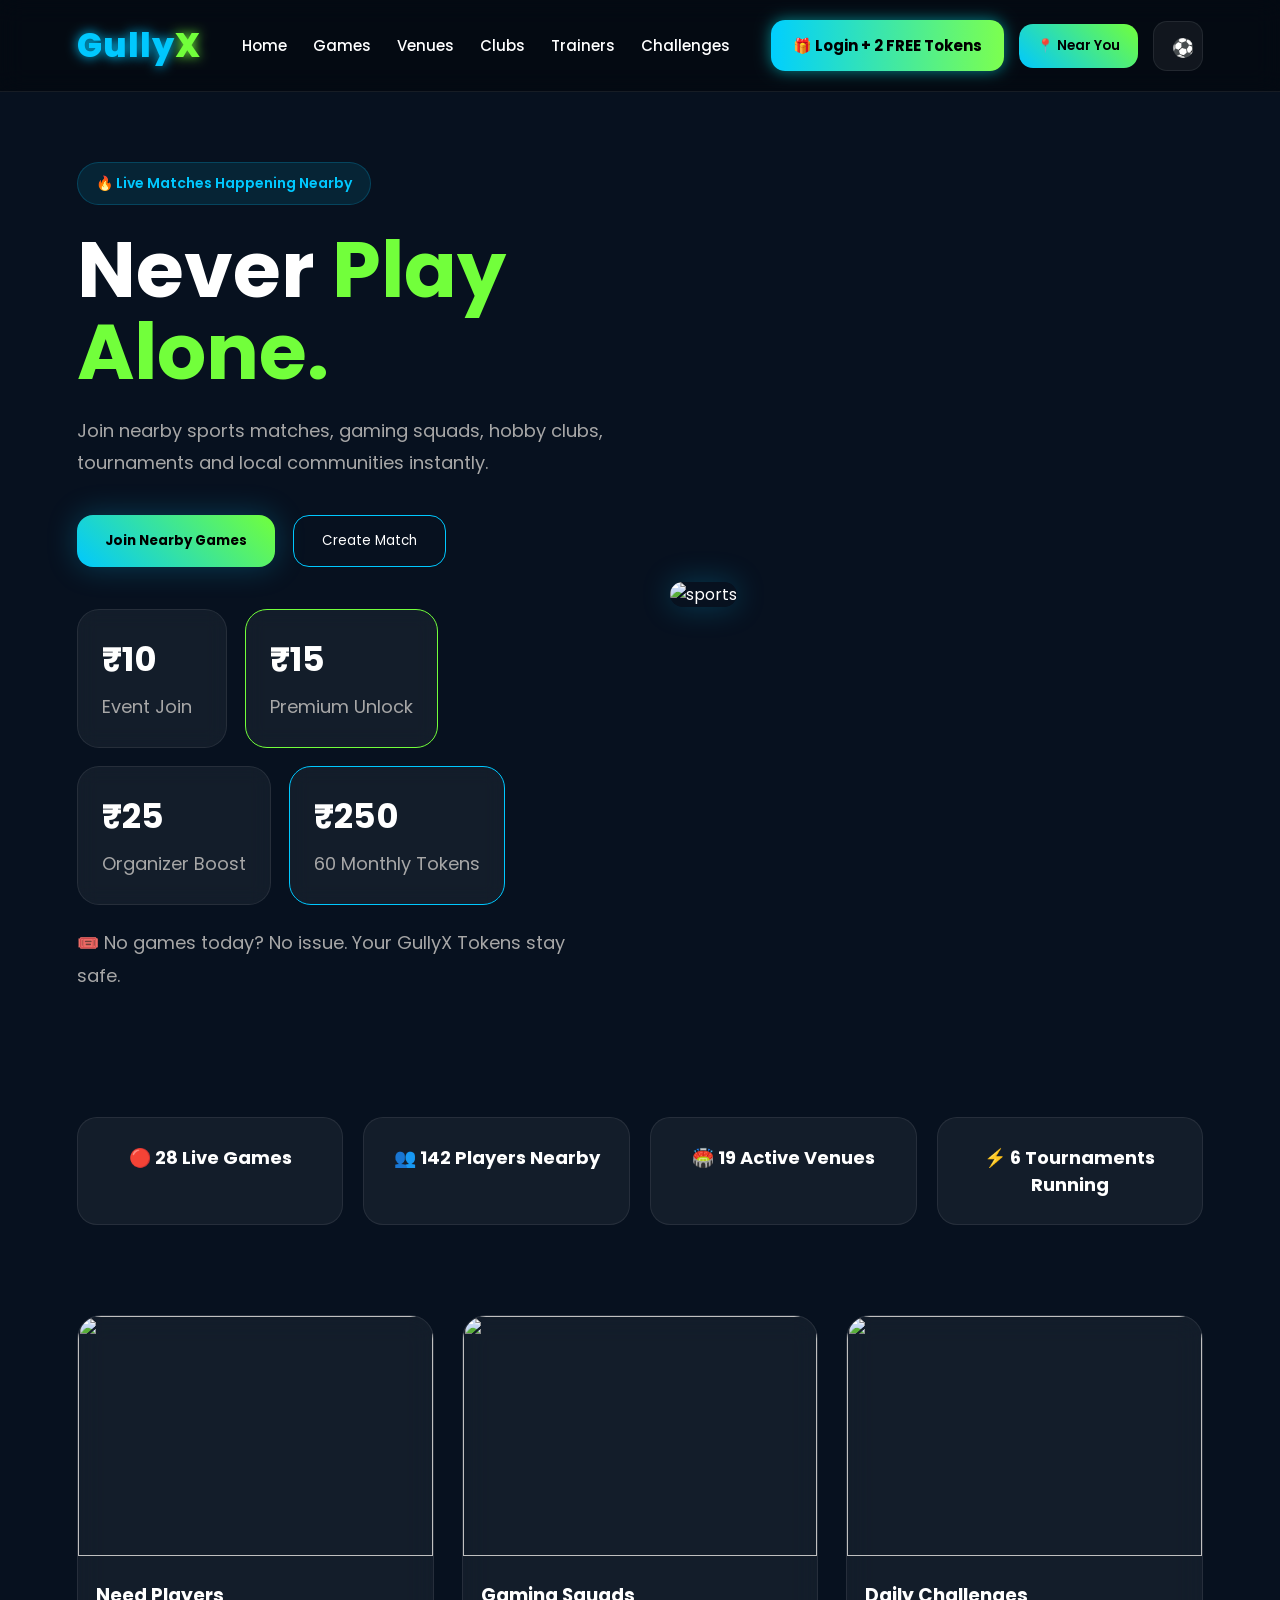
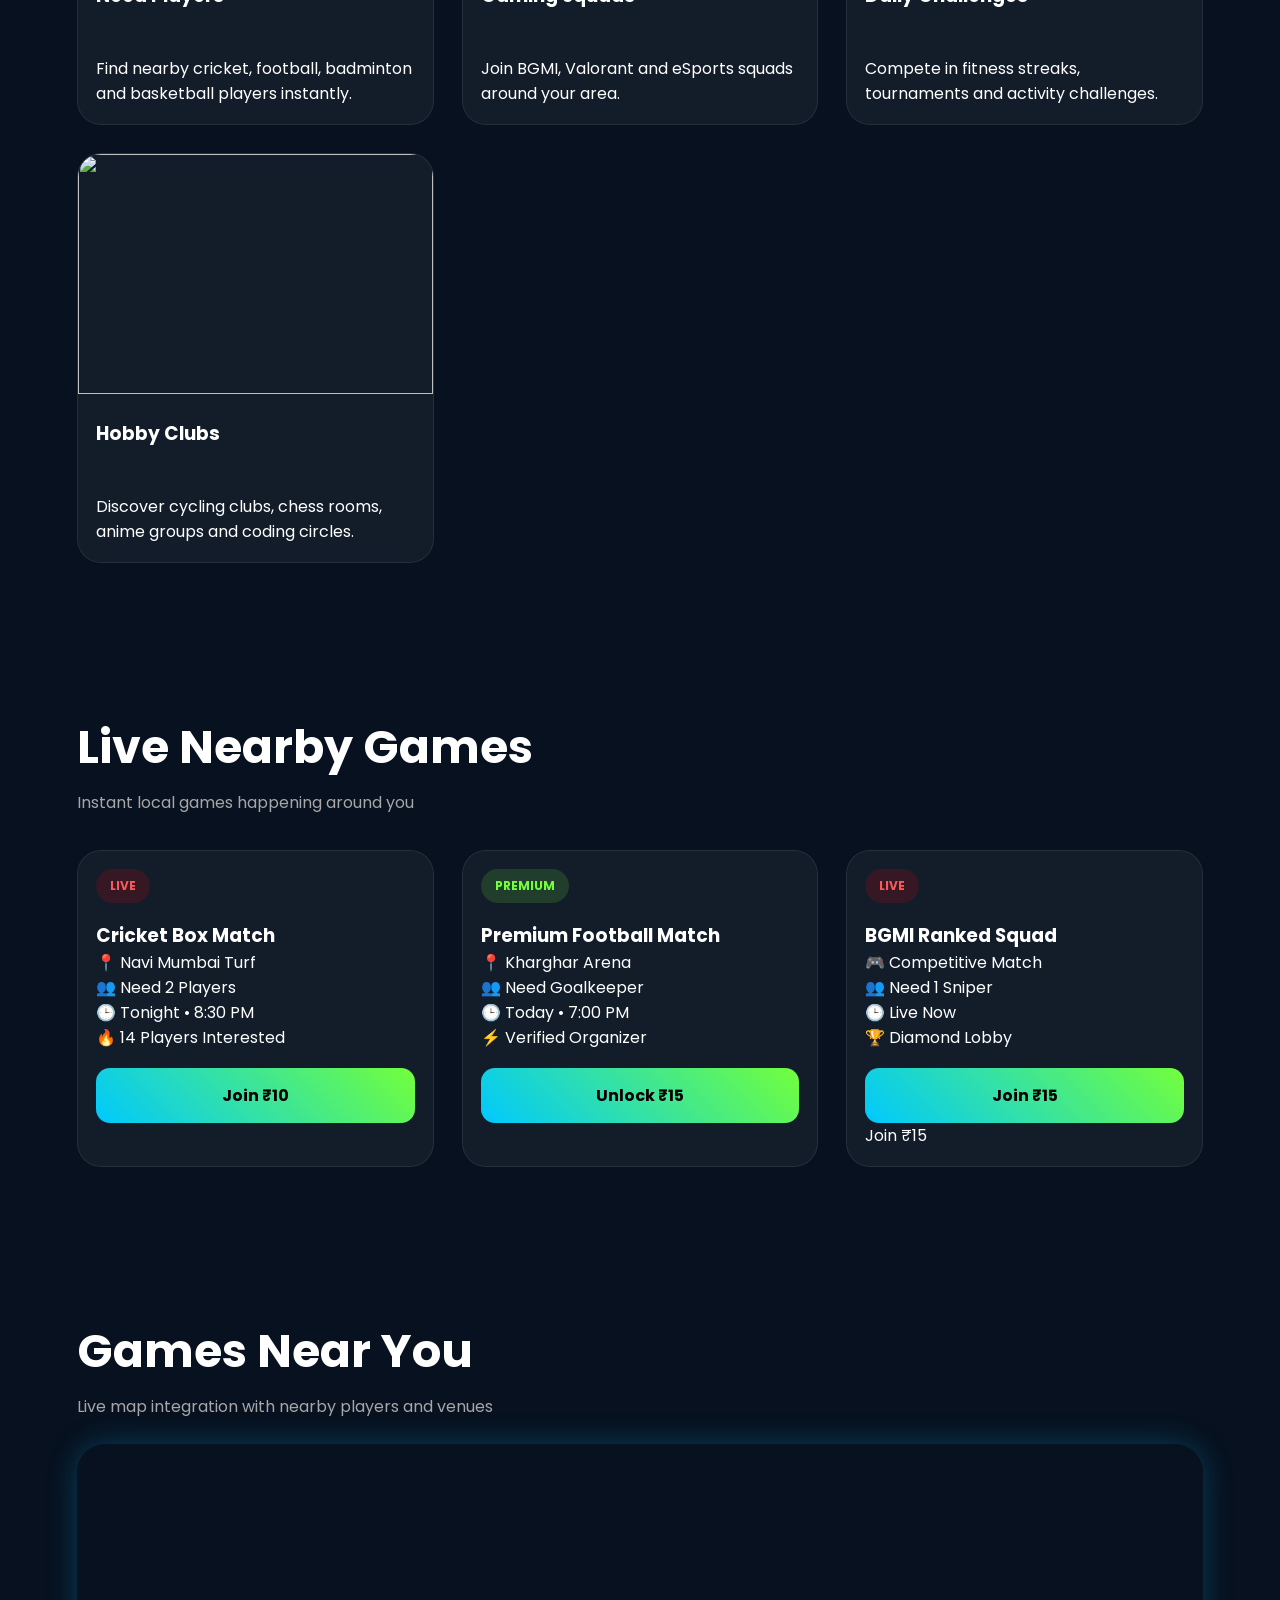
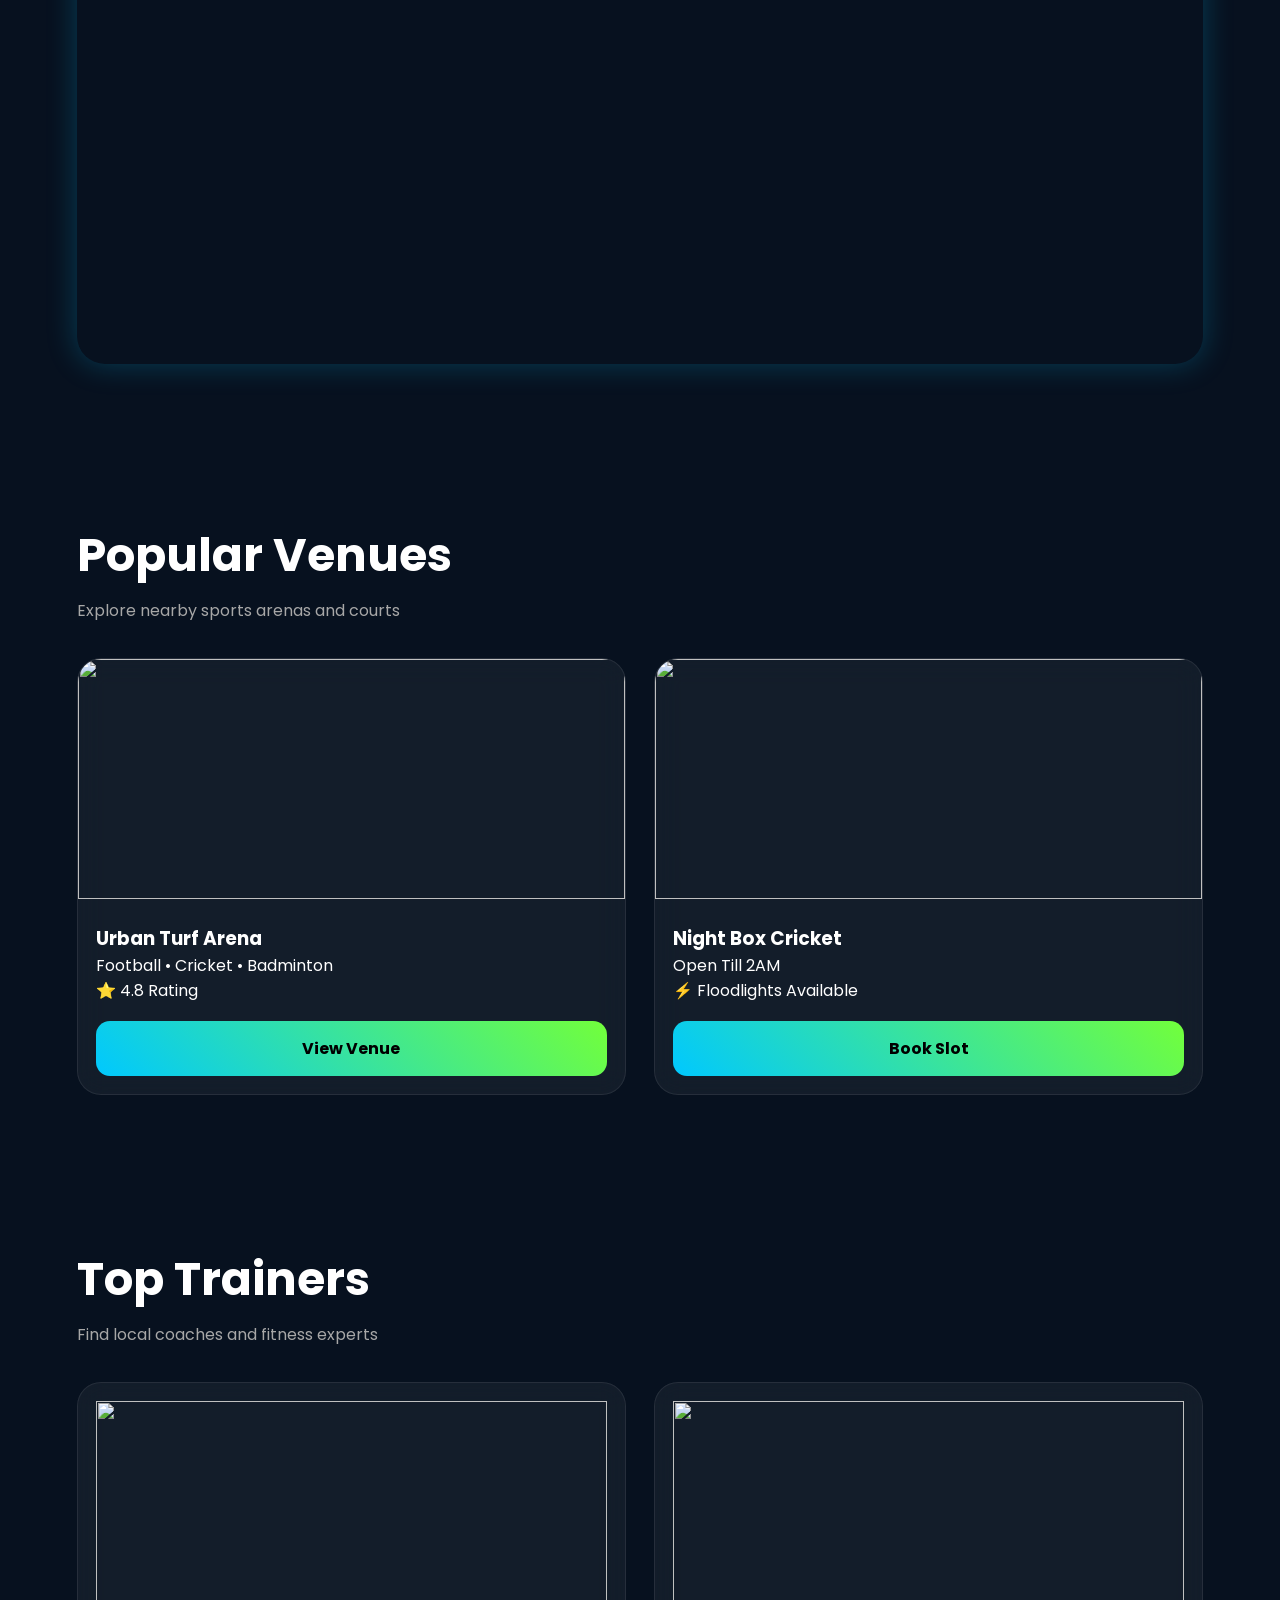
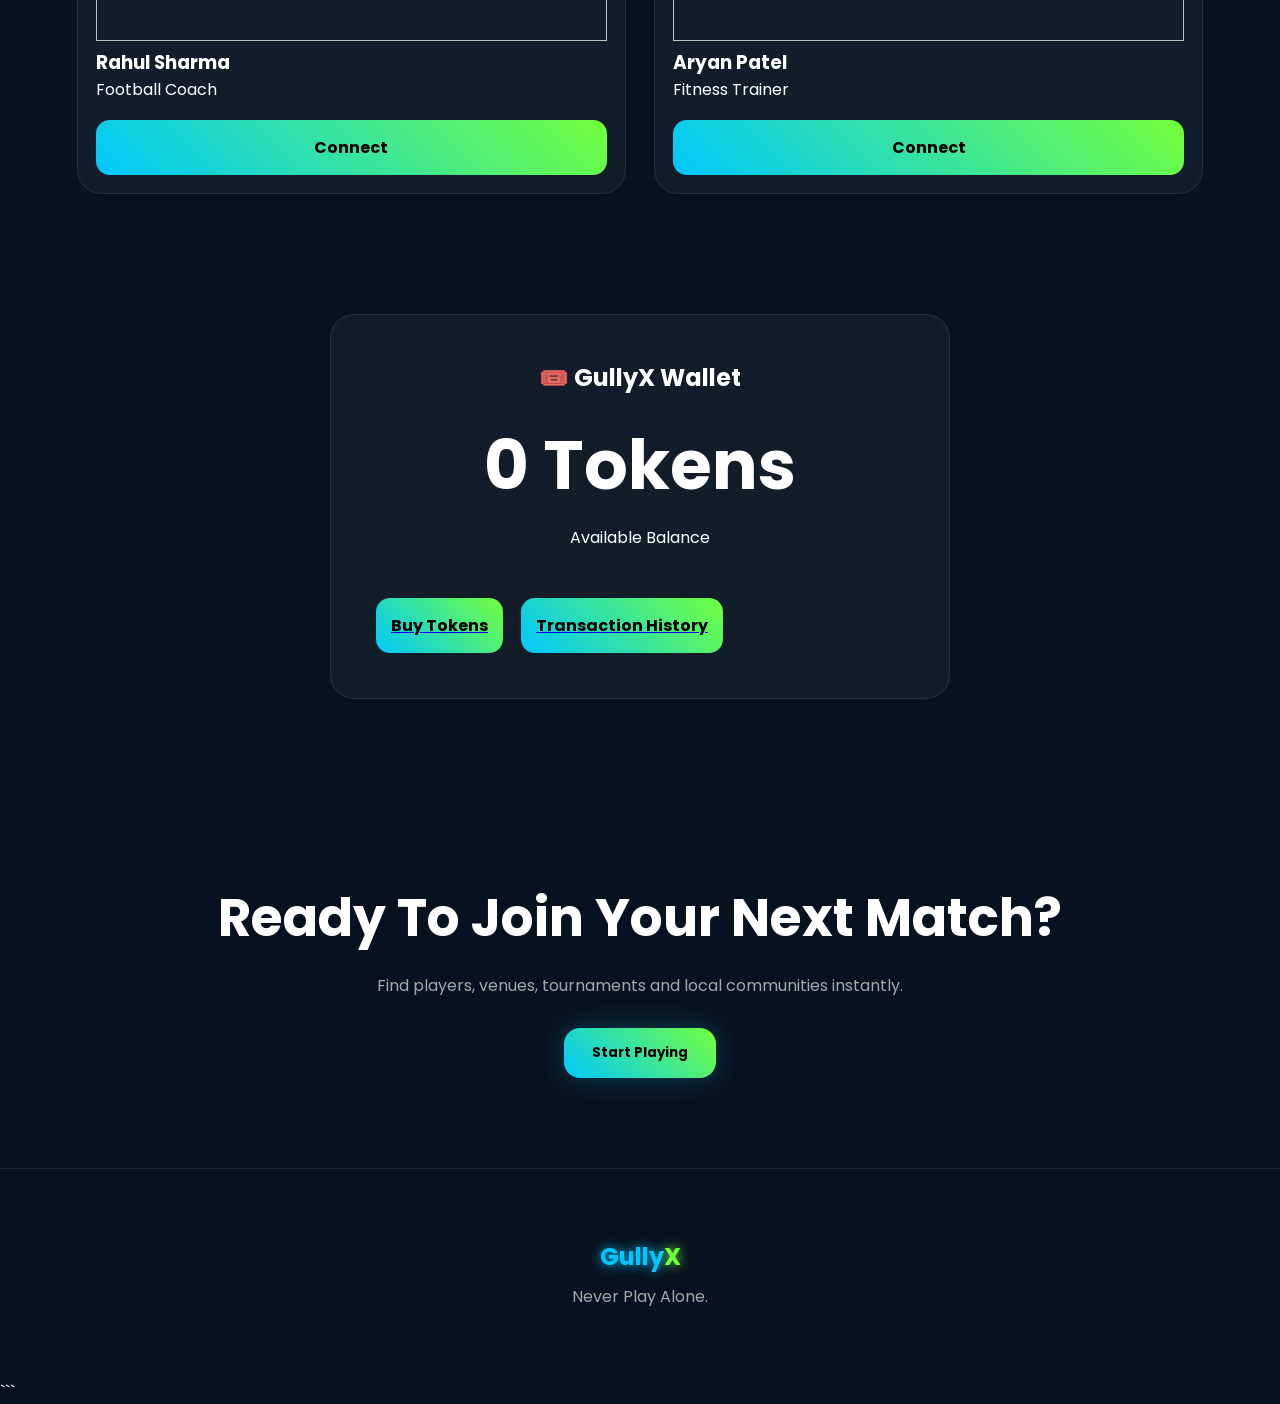
==== commit b6cc222a: "Update index.html" ====
--- a/index.html
+++ b/index.html
@@ -495,7 +495,7 @@
 
     <div class="wallet-balance">
 
-      <h1>48 Tokens</h1>
+     <h1 id="walletBalance">0 Tokens</h1>
 
       <p>Available Balance</p>
 
